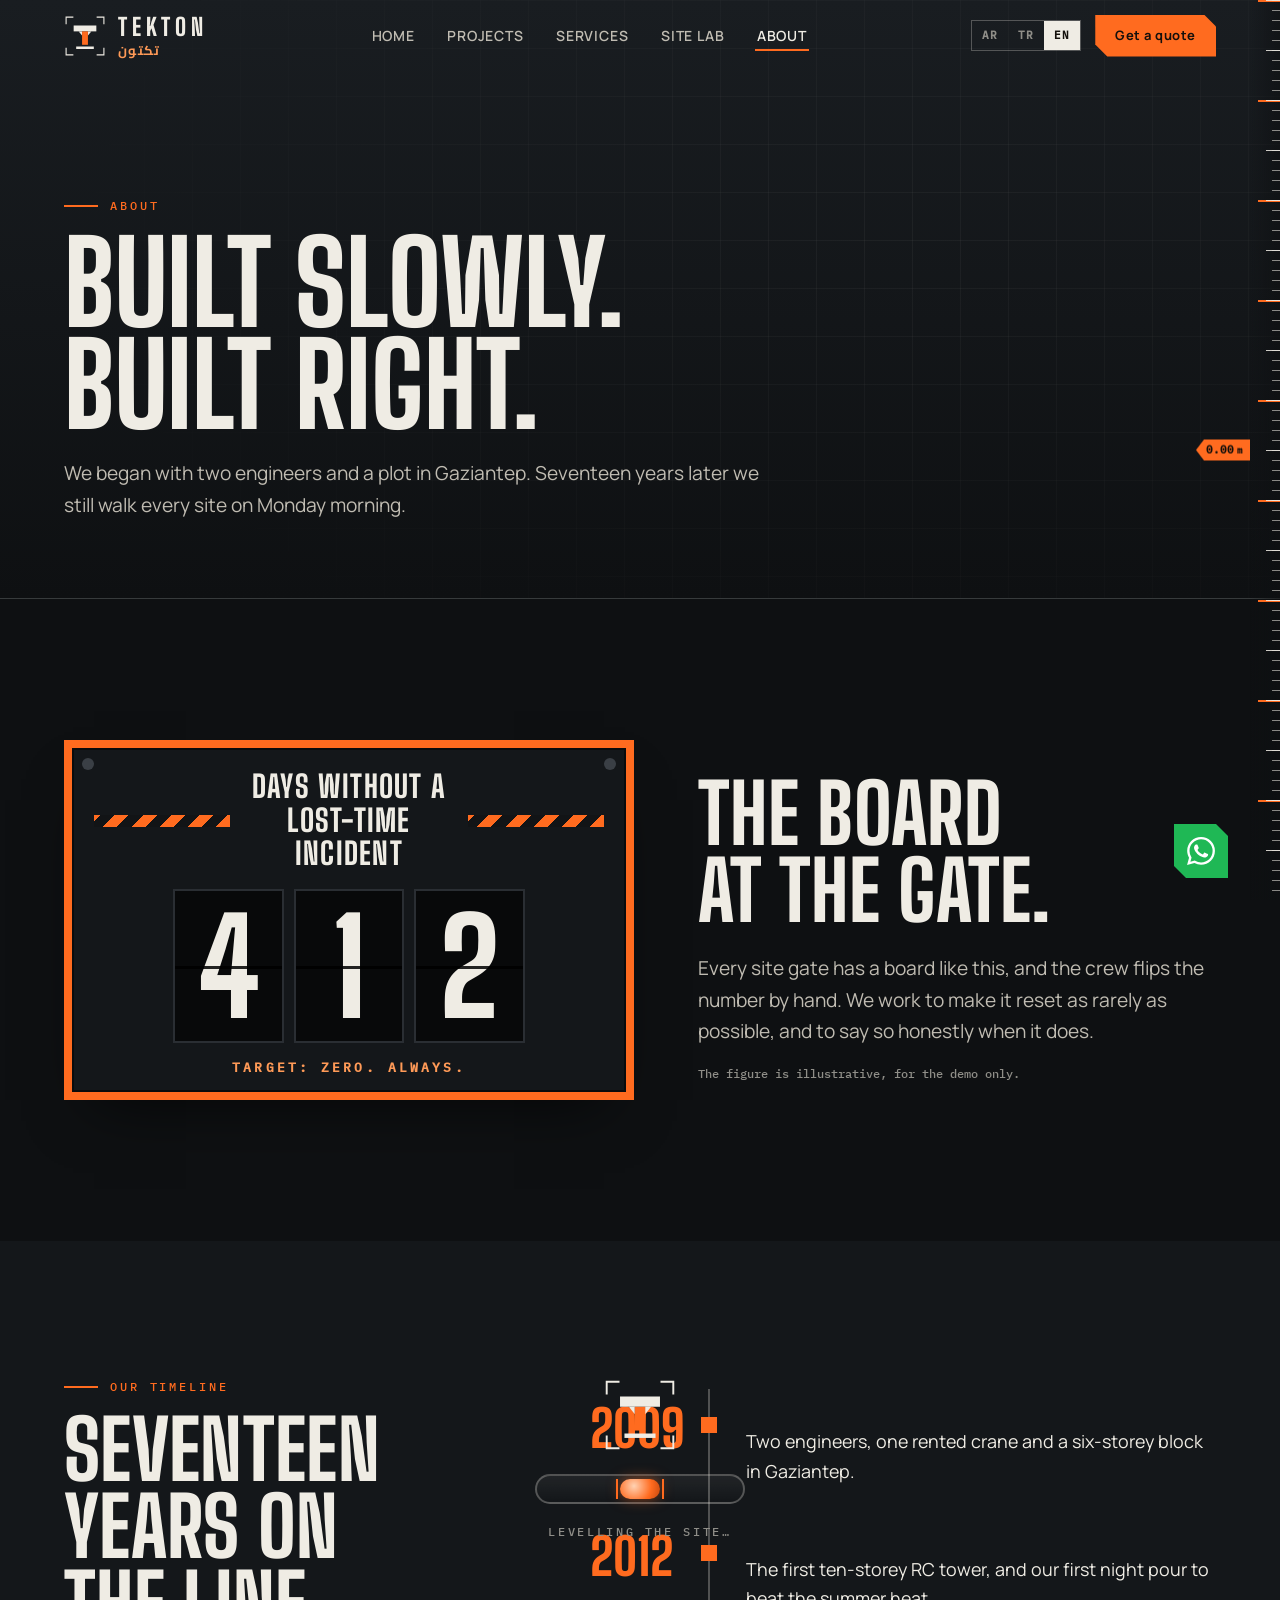
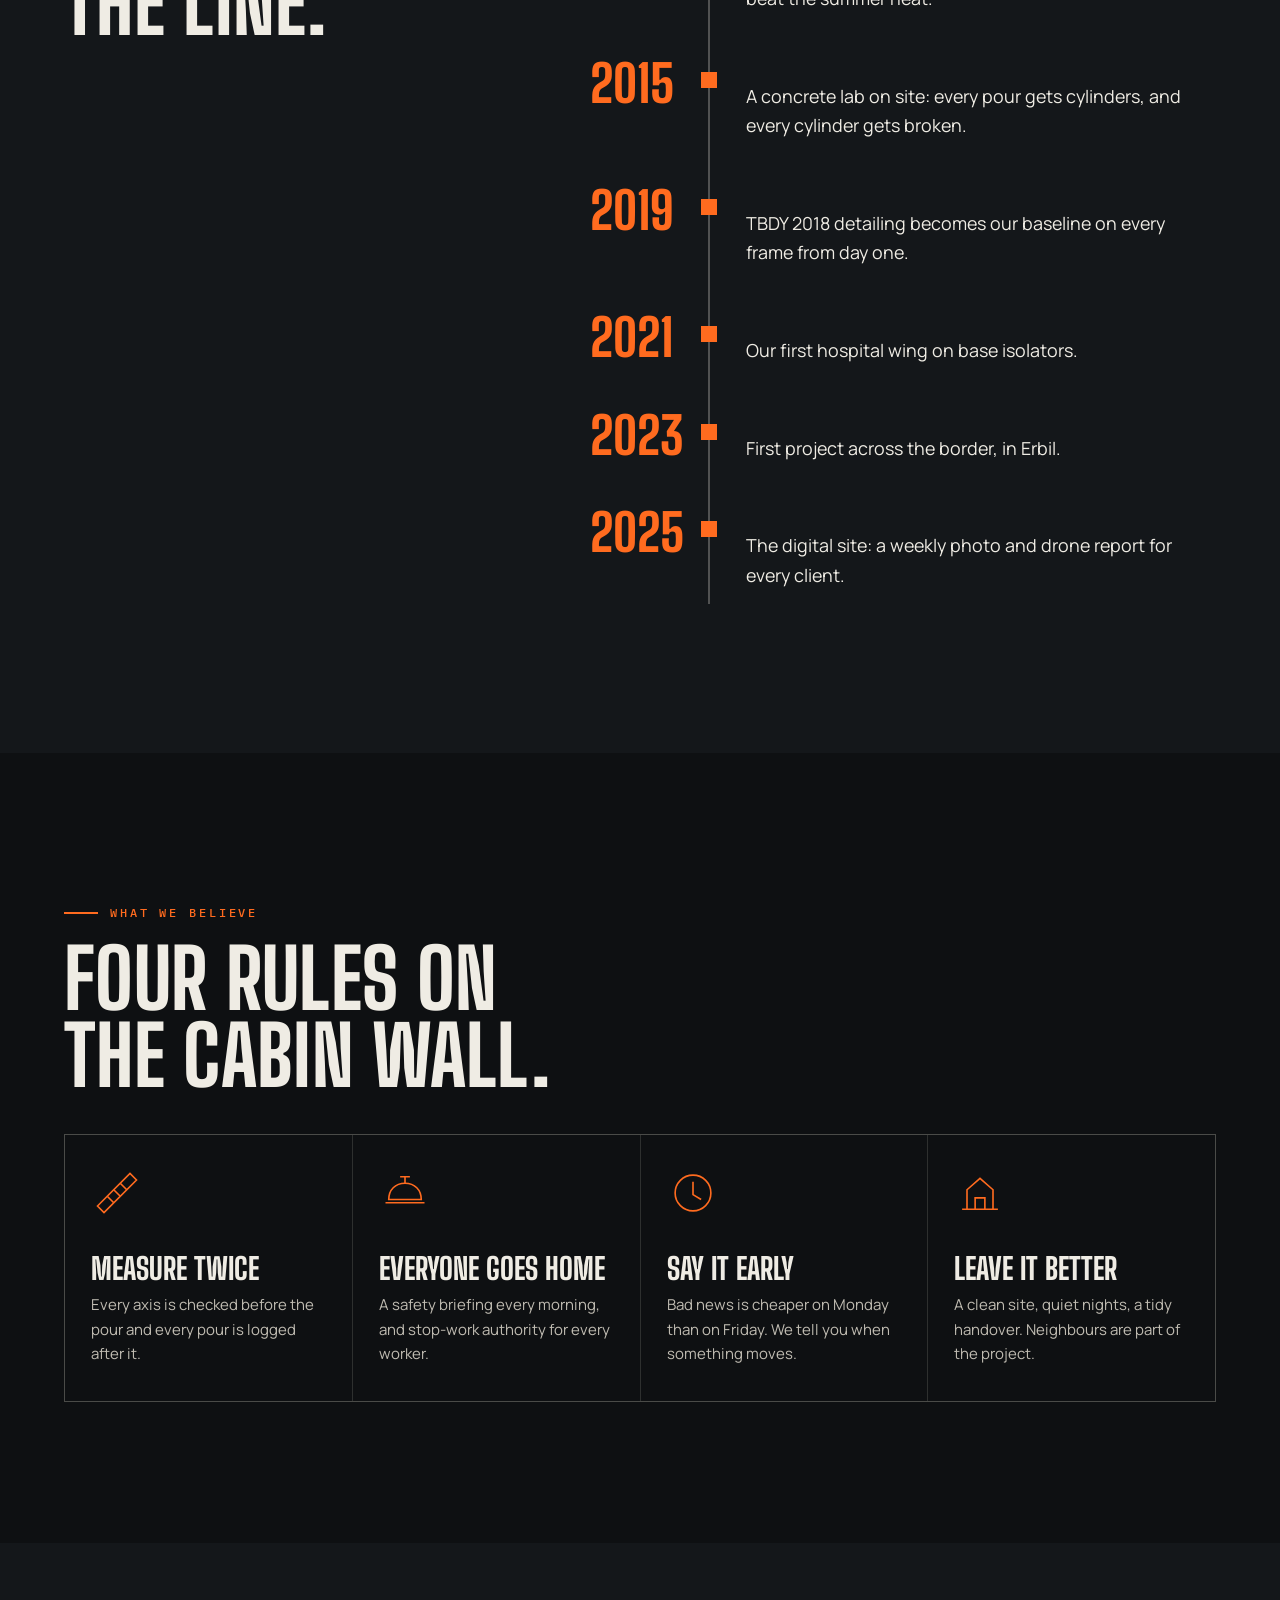
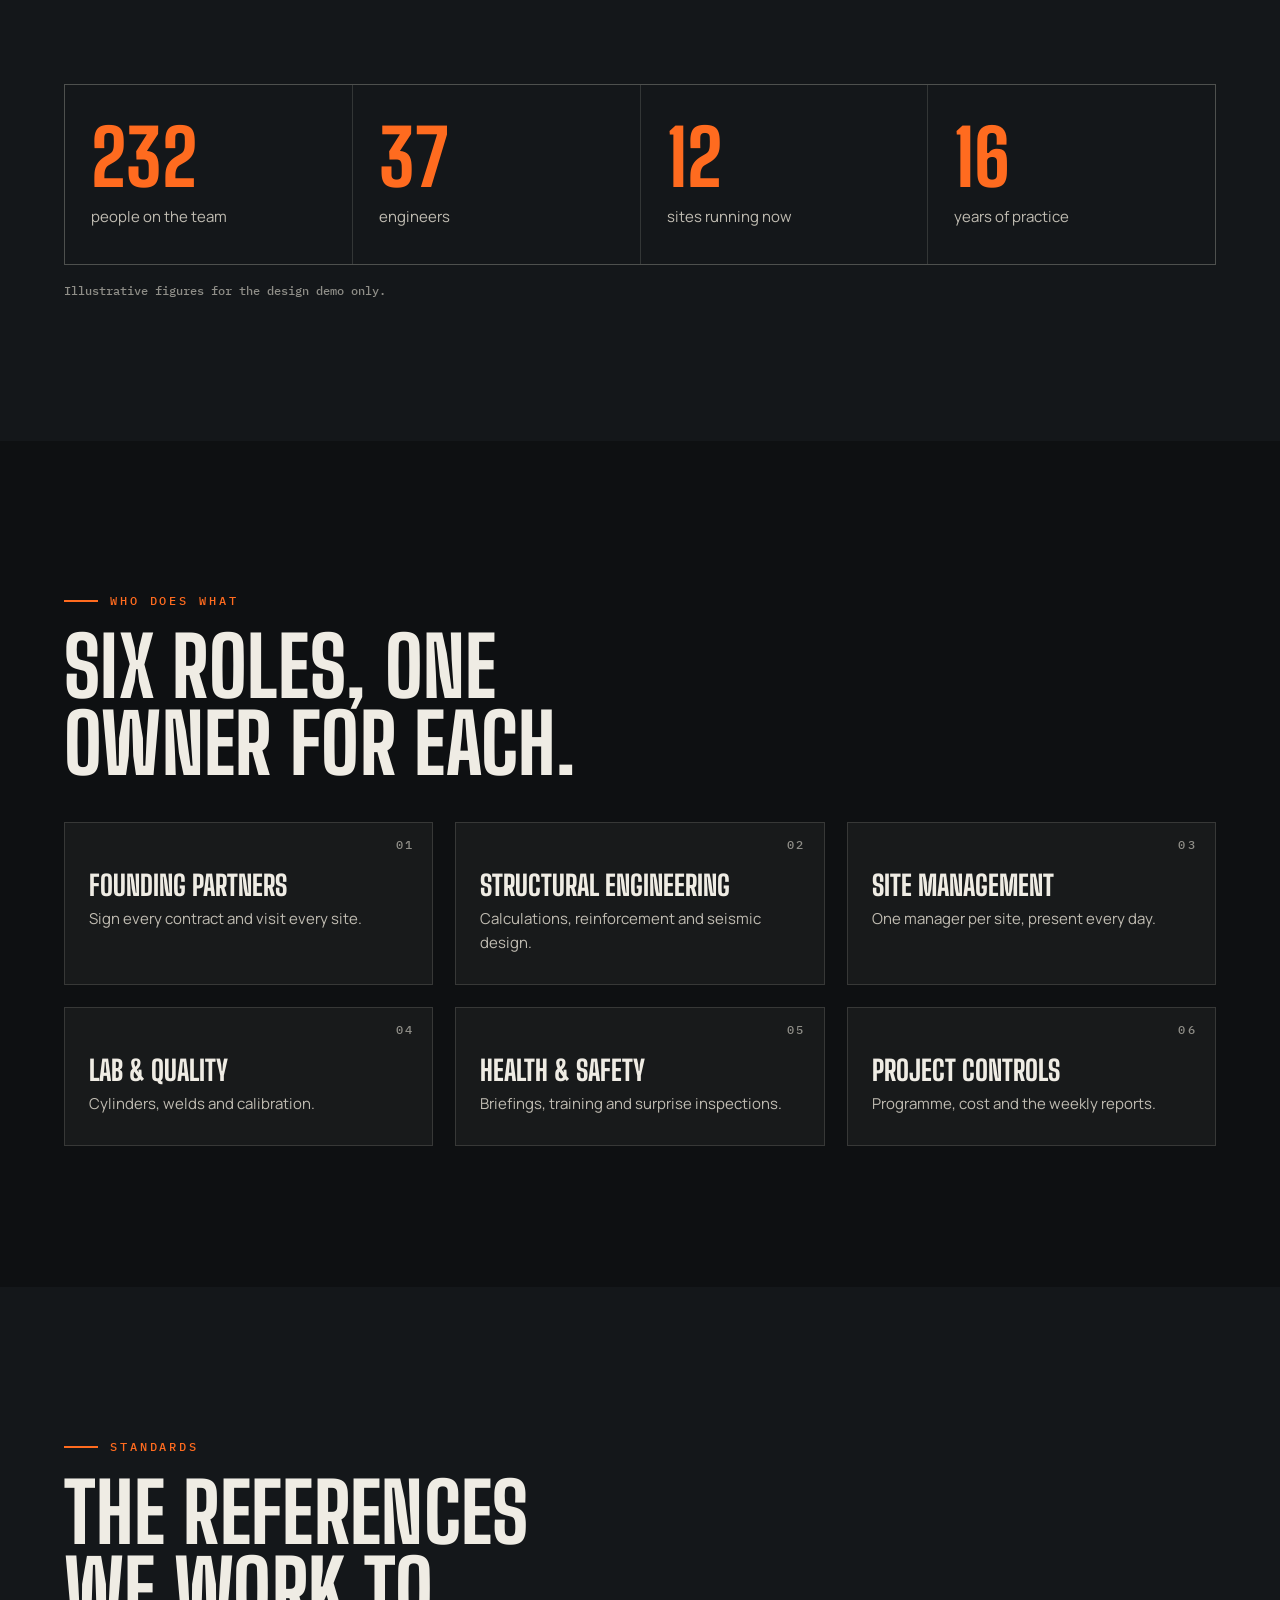
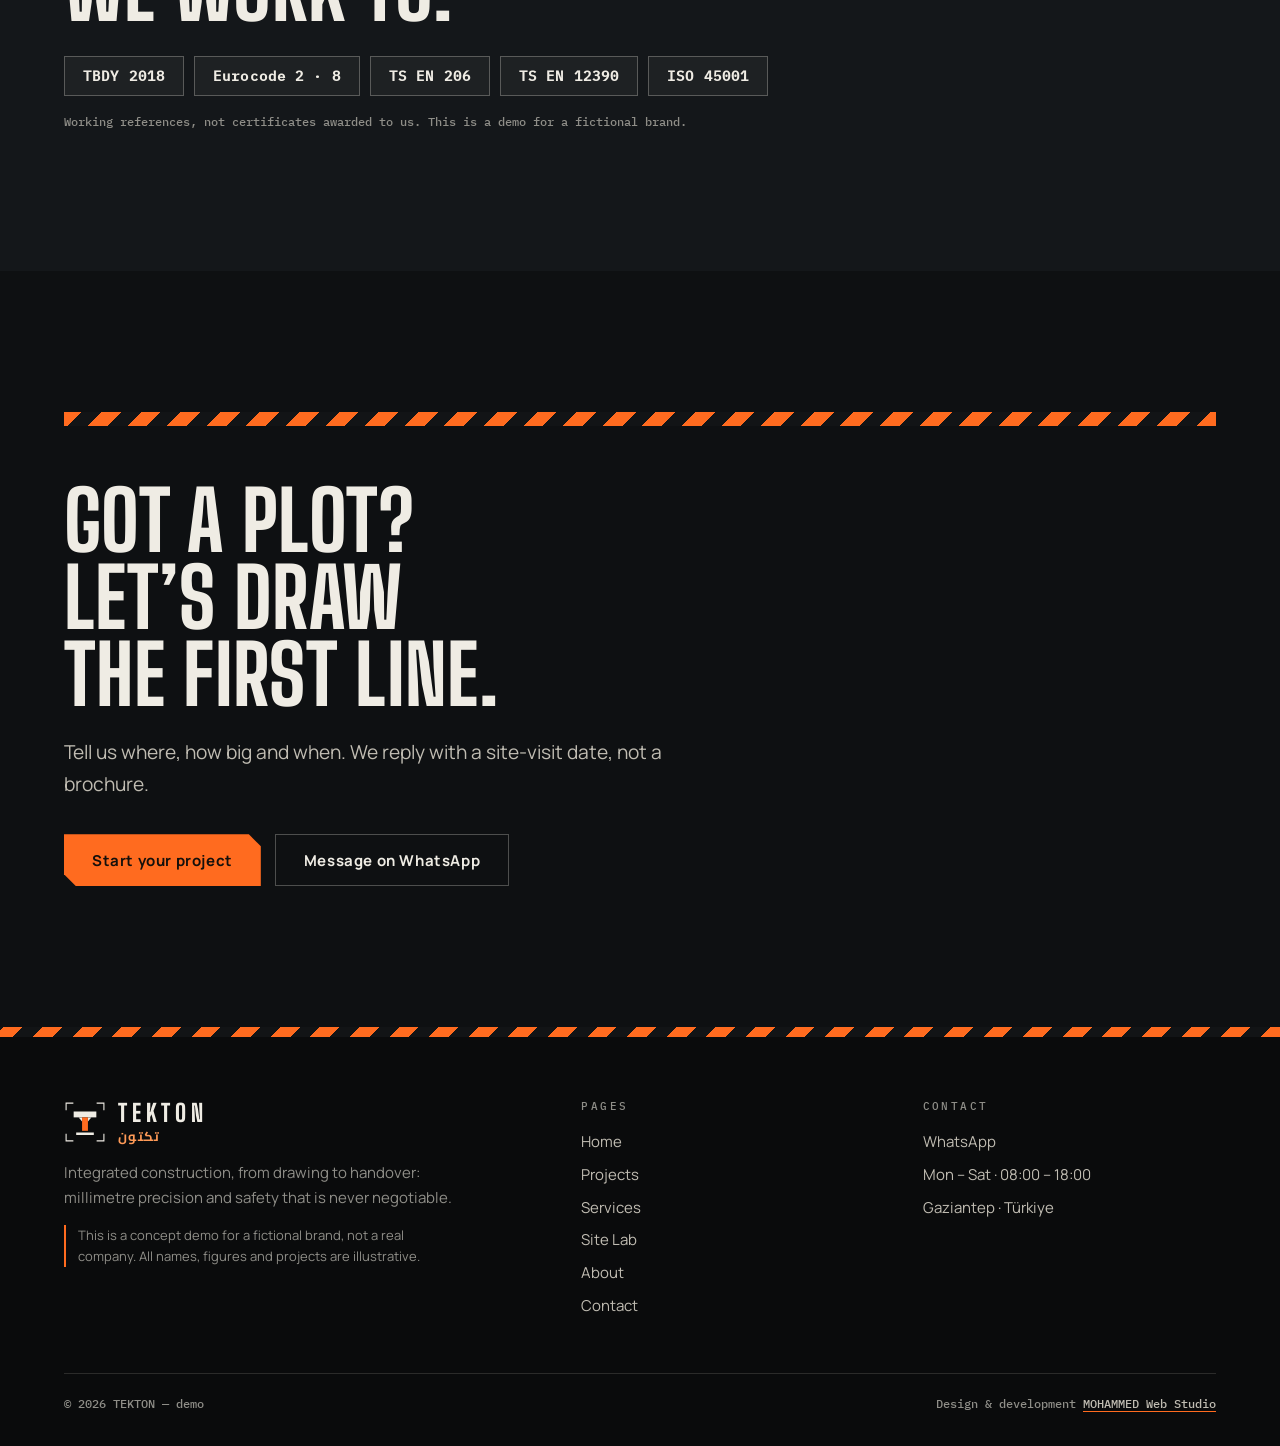
==== about.html @ 4f1afbbd "TEKTON: construction company concept demo (scroll-driven three.js story, model table, service stack," ====
<!doctype html>
<html lang="ar" dir="ltr">
<head>
<meta charset="utf-8">
<meta name="viewport" content="width=device-width, initial-scale=1, viewport-fit=cover">
<title>About | TEKTON · تكتون</title>
<meta name="description" content="TEKTON · تكتون — about the company: values, timeline, team roles and the standards we work to. A concept demo for a fictional construction company.">
<meta name="theme-color" content="#0e1012">
<meta name="robots" content="noindex, nofollow">
<meta property="og:type" content="website"><meta property="og:title" content="About | TEKTON · تكتون"><meta property="og:image" content="assets/og.jpg">
<link rel="icon" href="assets/favicon.svg" type="image/svg+xml">
<link rel="stylesheet" href="css/fonts.css">
<link rel="stylesheet" href="css/style.css">
<link rel="stylesheet" href="css/pages.css">
<link rel="stylesheet" href="css/about.css">
<noscript><style>.pour{display:none!important}.reveal{opacity:1!important;transform:none!important}</style></noscript>
</head>
<body data-page="about">
<div class="pour" id="pour" aria-hidden="true"></div>
<div id="hdr"></div>

<main>
<section class="phead">
  <div class="wrap">
    <div class="eyebrow reveal" data-i18n="ab.k"></div>
    <h1 class="reveal d1" data-i18n="ab.t"></h1>
    <p class="lead reveal d2" data-i18n="ab.p"></p>
  </div>
</section>

<section class="sec signsec">
  <div class="wrap signgrid">
    <div class="sign reveal" id="sign">
      <div class="shead"><i></i><b data-i18n="ab.sign.t"></b><i></i></div>
      <div class="odo num" id="odo" aria-label="412"></div>
      <div class="sfoot"><span data-i18n="ab.sign.s"></span></div>
    </div>
    <div class="signtext">
      <h2 class="h2 reveal" data-i18n="ab.sign.h"></h2>
      <p class="lead reveal d1" data-i18n="ab.sign.p"></p>
      <p class="fine reveal d2" data-i18n="ab.sign.n"></p>
    </div>
  </div>
</section>

<section class="sec timeline" id="timeline">
  <div class="wrap">
    <div class="eyebrow reveal" data-i18n="tl.k"></div>
    <h2 class="h2 reveal d1" data-i18n="tl.t"></h2>
    <ol class="tl" id="tl">
      <li class="reveal"><b class="num">2009</b><p data-i18n="tl.1"></p></li>
      <li class="reveal"><b class="num">2012</b><p data-i18n="tl.2"></p></li>
      <li class="reveal"><b class="num">2015</b><p data-i18n="tl.3"></p></li>
      <li class="reveal"><b class="num">2019</b><p data-i18n="tl.4"></p></li>
      <li class="reveal"><b class="num">2021</b><p data-i18n="tl.5"></p></li>
      <li class="reveal"><b class="num">2023</b><p data-i18n="tl.6"></p></li>
      <li class="reveal"><b class="num">2025</b><p data-i18n="tl.7"></p></li>
    </ol>
  </div>
</section>

<section class="sec values">
  <div class="wrap">
    <div class="eyebrow reveal" data-i18n="va.k"></div>
    <h2 class="h2 reveal d1" data-i18n="va.t"></h2>
    <div class="vgrid">
      <article class="reveal d1"><svg viewBox="0 0 64 64" fill="none" stroke="currentColor" stroke-width="2"><path d="M8 48L48 8l8 8L16 56z"/><path d="M20 36l8 8M28 28l8 8M36 20l8 8"/></svg><h3 data-i18n="va.1.t"></h3><p data-i18n="va.1.p"></p></article>
      <article class="reveal d2"><svg viewBox="0 0 64 64" fill="none" stroke="currentColor" stroke-width="2"><path d="M12 40c0-12 8-20 20-20s20 8 20 20z"/><path d="M8 44h48M32 20v-8M26 12h12"/></svg><h3 data-i18n="va.2.t"></h3><p data-i18n="va.2.p"></p></article>
      <article class="reveal d3"><svg viewBox="0 0 64 64" fill="none" stroke="currentColor" stroke-width="2"><circle cx="32" cy="32" r="22"/><path d="M32 18v16l10 6"/></svg><h3 data-i18n="va.3.t"></h3><p data-i18n="va.3.p"></p></article>
      <article class="reveal d4"><svg viewBox="0 0 64 64" fill="none" stroke="currentColor" stroke-width="2"><path d="M10 52h44M16 52V28l16-14 16 14v24"/><path d="M26 52V38h12v14"/></svg><h3 data-i18n="va.4.t"></h3><p data-i18n="va.4.p"></p></article>
    </div>
  </div>
</section>

<section class="sec numbers">
  <div class="wrap">
    <div class="sgrid">
      <div class="reveal d1"><b class="num" data-count="240">0</b><span data-i18n="nb.1"></span></div>
      <div class="reveal d2"><b class="num" data-count="38">0</b><span data-i18n="nb.2"></span></div>
      <div class="reveal d3"><b class="num" data-count="12">0</b><span data-i18n="nb.3"></span></div>
      <div class="reveal d4"><b class="num" data-count="17">0</b><span data-i18n="nb.4"></span></div>
    </div>
    <p class="fine reveal" data-i18n="st.note"></p>
  </div>
</section>

<section class="sec team">
  <div class="wrap">
    <div class="eyebrow reveal" data-i18n="tm.k"></div>
    <h2 class="h2 reveal d1" data-i18n="tm.t"></h2>
    <div class="tgrid">
      <article class="reveal d1"><i>01</i><h3 data-i18n="tm.1.t"></h3><p data-i18n="tm.1.p"></p></article>
      <article class="reveal d2"><i>02</i><h3 data-i18n="tm.2.t"></h3><p data-i18n="tm.2.p"></p></article>
      <article class="reveal d3"><i>03</i><h3 data-i18n="tm.3.t"></h3><p data-i18n="tm.3.p"></p></article>
      <article class="reveal d1"><i>04</i><h3 data-i18n="tm.4.t"></h3><p data-i18n="tm.4.p"></p></article>
      <article class="reveal d2"><i>05</i><h3 data-i18n="tm.5.t"></h3><p data-i18n="tm.5.p"></p></article>
      <article class="reveal d3"><i>06</i><h3 data-i18n="tm.6.t"></h3><p data-i18n="tm.6.p"></p></article>
    </div>
  </div>
</section>

<section class="sec stds">
  <div class="wrap">
    <div class="eyebrow reveal" data-i18n="sd.k"></div>
    <h2 class="h2 reveal d1" data-i18n="sd.t"></h2>
    <ul class="chips3 reveal d2"><li>TBDY 2018</li><li>Eurocode 2 · 8</li><li>TS EN 206</li><li>TS EN 12390</li><li>ISO 45001</li></ul>
    <p class="fine reveal d3" data-i18n="sd.n"></p>
  </div>
</section>

<section class="sec cta" id="cta">
  <div class="wrap">
    <div class="hazard" aria-hidden="true"></div>
    <h2 class="h2 reveal" data-i18n="cta.t"></h2>
    <p class="lead reveal d1" data-i18n="cta.p"></p>
    <div class="reveal d2 ctas"><a class="btn solid" href="contact.html" data-i18n="btn.quote"></a><a class="btn line" id="ctaWa" href="#" target="_blank" rel="noopener" data-i18n="btn.wa"></a></div>
  </div>
</section>
</main>

<div id="ftr"></div>
<script type="module" src="js/about.js"></script>
</body>
</html>
---- css/fonts.css ----
/* BigShouldersDisplay latin-ext */
@font-face {
  font-family: 'Big Shoulders Display';
  font-style: normal;
  font-weight: 600 900;
  font-display: swap;
  src: url(../assets/fonts/BigShouldersDisplay-normal-600-900-latin-ext-473c2f.woff2) format('woff2');
  unicode-range: U+0100-02BA, U+02BD-02C5, U+02C7-02CC, U+02CE-02D7, U+02DD-02FF, U+0304, U+0308, U+0329, U+1D00-1DBF, U+1E00-1E9F, U+1EF2-1EFF, U+2020, U+20A0-20AB, U+20AD-20C4, U+2113, U+2C60-2C7F, U+A720-A7FF;
}
/* BigShouldersDisplay latin */
@font-face {
  font-family: 'Big Shoulders Display';
  font-style: normal;
  font-weight: 600 900;
  font-display: swap;
  src: url(../assets/fonts/BigShouldersDisplay-normal-600-900-latin-832b15.woff2) format('woff2');
  unicode-range: U+0000-00FF, U+0131, U+0152-0153, U+02BB-02BC, U+02C6, U+02DA, U+02DC, U+0304, U+0308, U+0329, U+2000-206F, U+20AC, U+2122, U+2191, U+2193, U+2212, U+2215, U+FEFF, U+FFFD;
}
/* Manrope latin-ext */
@font-face {
  font-family: 'Manrope';
  font-style: normal;
  font-weight: 400 700;
  font-display: swap;
  src: url(../assets/fonts/Manrope-normal-400-700-latin-ext-b4290e.woff2) format('woff2');
  unicode-range: U+0100-02BA, U+02BD-02C5, U+02C7-02CC, U+02CE-02D7, U+02DD-02FF, U+0304, U+0308, U+0329, U+1D00-1DBF, U+1E00-1E9F, U+1EF2-1EFF, U+2020, U+20A0-20AB, U+20AD-20C4, U+2113, U+2C60-2C7F, U+A720-A7FF;
}
/* Manrope latin */
@font-face {
  font-family: 'Manrope';
  font-style: normal;
  font-weight: 400 700;
  font-display: swap;
  src: url(../assets/fonts/Manrope-normal-400-700-latin-cf48e3.woff2) format('woff2');
  unicode-range: U+0000-00FF, U+0131, U+0152-0153, U+02BB-02BC, U+02C6, U+02DA, U+02DC, U+0304, U+0308, U+0329, U+2000-206F, U+20AC, U+2122, U+2191, U+2193, U+2212, U+2215, U+FEFF, U+FFFD;
}
/* IBMPlexMono latin-ext */
@font-face {
  font-family: 'IBM Plex Mono';
  font-style: normal;
  font-weight: 400;
  font-display: swap;
  src: url(../assets/fonts/IBMPlexMono-normal-400-latin-ext-7f25d9.woff2) format('woff2');
  unicode-range: U+0100-02BA, U+02BD-02C5, U+02C7-02CC, U+02CE-02D7, U+02DD-02FF, U+0304, U+0308, U+0329, U+1D00-1DBF, U+1E00-1E9F, U+1EF2-1EFF, U+2020, U+20A0-20AB, U+20AD-20C4, U+2113, U+2C60-2C7F, U+A720-A7FF;
}
/* IBMPlexMono latin */
@font-face {
  font-family: 'IBM Plex Mono';
  font-style: normal;
  font-weight: 400;
  font-display: swap;
  src: url(../assets/fonts/IBMPlexMono-normal-400-latin-d196e8.woff2) format('woff2');
  unicode-range: U+0000-00FF, U+0131, U+0152-0153, U+02BB-02BC, U+02C6, U+02DA, U+02DC, U+0304, U+0308, U+0329, U+2000-206F, U+20AC, U+2122, U+2191, U+2193, U+2212, U+2215, U+FEFF, U+FFFD;
}
/* IBMPlexMono latin-ext */
@font-face {
  font-family: 'IBM Plex Mono';
  font-style: normal;
  font-weight: 500;
  font-display: swap;
  src: url(../assets/fonts/IBMPlexMono-normal-500-latin-ext-b42080.woff2) format('woff2');
  unicode-range: U+0100-02BA, U+02BD-02C5, U+02C7-02CC, U+02CE-02D7, U+02DD-02FF, U+0304, U+0308, U+0329, U+1D00-1DBF, U+1E00-1E9F, U+1EF2-1EFF, U+2020, U+20A0-20AB, U+20AD-20C4, U+2113, U+2C60-2C7F, U+A720-A7FF;
}
/* IBMPlexMono latin */
@font-face {
  font-family: 'IBM Plex Mono';
  font-style: normal;
  font-weight: 500;
  font-display: swap;
  src: url(../assets/fonts/IBMPlexMono-normal-500-latin-a7544c.woff2) format('woff2');
  unicode-range: U+0000-00FF, U+0131, U+0152-0153, U+02BB-02BC, U+02C6, U+02DA, U+02DC, U+0304, U+0308, U+0329, U+2000-206F, U+20AC, U+2122, U+2191, U+2193, U+2212, U+2215, U+FEFF, U+FFFD;
}
/* Cairo arabic */
@font-face {
  font-family: 'Cairo';
  font-style: normal;
  font-weight: 400 900;
  font-display: swap;
  src: url(../assets/fonts/Cairo-normal-400-900-arabic-93eb79.woff2) format('woff2');
  unicode-range: U+0600-06FF, U+0750-077F, U+0870-0891, U+0897-08E1, U+08E3-08FF, U+200C-200E, U+2010-2011, U+204F, U+2E41, U+FB50-FDFF, U+FE70-FE74, U+FE76-FEFC, U+102E0-102FB, U+10E60-10E7E, U+10EC2-10EC7, U+10EC9-10EEE, U+10EF0-10EFF, U+1EE00-1EE03, U+1EE05-1EE1F, U+1EE21-1EE22, U+1EE24, U+1EE27, U+1EE29-1EE32, U+1EE34-1EE37, U+1EE39, U+1EE3B, U+1EE42, U+1EE47, U+1EE49, U+1EE4B, U+1EE4D-1EE4F, U+1EE51-1EE52, U+1EE54, U+1EE57, U+1EE59, U+1EE5B, U+1EE5D, U+1EE5F, U+1EE61-1EE62, U+1EE64, U+1EE67-1EE6A, U+1EE6C-1EE72, U+1EE74-1EE77, U+1EE79-1EE7C, U+1EE7E, U+1EE80-1EE89, U+1EE8B-1EE9B, U+1EEA1-1EEA3, U+1EEA5-1EEA9, U+1EEAB-1EEBB, U+1EEF0-1EEF1;
}
/* Cairo latin-ext */
@font-face {
  font-family: 'Cairo';
  font-style: normal;
  font-weight: 400 900;
  font-display: swap;
  src: url(../assets/fonts/Cairo-normal-400-900-latin-ext-39475a.woff2) format('woff2');
  unicode-range: U+0100-02BA, U+02BD-02C5, U+02C7-02CC, U+02CE-02D7, U+02DD-02FF, U+0304, U+0308, U+0329, U+1D00-1DBF, U+1E00-1E9F, U+1EF2-1EFF, U+2020, U+20A0-20AB, U+20AD-20C4, U+2113, U+2C60-2C7F, U+A720-A7FF;
}
/* Cairo latin */
@font-face {
  font-family: 'Cairo';
  font-style: normal;
  font-weight: 400 900;
  font-display: swap;
  src: url(../assets/fonts/Cairo-normal-400-900-latin-e06377.woff2) format('woff2');
  unicode-range: U+0000-00FF, U+0131, U+0152-0153, U+02BB-02BC, U+02C6, U+02DA, U+02DC, U+0304, U+0308, U+0329, U+2000-206F, U+20AC, U+2122, U+2191, U+2193, U+2212, U+2215, U+FEFF, U+FFFD;
}
---- css/style.css ----
[hidden] { display: none !important; }
/* ============================================================
   TEKTON · تكتون — concept demo for a construction company
   Layout is always LTR; Arabic words run RTL inside text blocks only.
   Palette: graphite night · bone · concrete · signal orange.
   ============================================================ */
:root {
  --bg: #0e1012; --bg2: #14171a; --steel: #1b1f23; --steel2: #262b30; --panel: rgba(239, 236, 228, .045);
  --line: rgba(239, 236, 228, .14); --line2: rgba(239, 236, 228, .28);
  --ink: #efece4; --ink2: #c0bcb2; --ink3: #8f8e88; --bone: #e9e5db; --concrete: #c9c5bb;
  --orange: #ff6b1f; --orange2: #ff9a57; --blue: #7fb7d4;
  --f-display: 'Big Shoulders Display', 'Cairo', sans-serif;
  --f-body: 'Manrope', 'Cairo', system-ui, sans-serif;
  --f-mono: 'IBM Plex Mono', ui-monospace, monospace;
  --pad: clamp(20px, 5vw, 72px); --maxw: 1440px; --hdr: 72px;
  --ease: cubic-bezier(.2, .7, .2, 1);
}
html[lang=ar] { --f-display: 'Cairo', 'Big Shoulders Display', sans-serif; --f-body: 'Cairo', 'Manrope', system-ui, sans-serif; }
* { box-sizing: border-box; margin: 0; padding: 0; }
html { scroll-behavior: smooth; -webkit-text-size-adjust: 100%; }
body { background: var(--bg); color: var(--ink); font-family: var(--f-body); font-size: 17px; line-height: 1.65; -webkit-font-smoothing: antialiased; overflow-x: hidden; }
img, svg, canvas { display: block; max-width: 100%; }
a { color: inherit; text-decoration: none; }
button { font: inherit; color: inherit; background: none; border: 0; cursor: pointer; }
ul, ol { list-style: none; }
::selection { background: var(--orange); color: #14100c; }
:focus-visible { outline: 2px solid var(--orange2); outline-offset: 3px; }

html[lang=ar] :is(h1, h2, h3, h4, p, li, label, small, td, th, blockquote, figcaption, .rtl) { direction: rtl; text-align: left; }
html[lang=ar] :is(input, textarea, select) { direction: rtl; text-align: left; }
html[lang=ar] .ch .k { display: block; direction: rtl; text-align: left; }
html[lang=ar] .hud .big small { direction: ltr; text-align: left; }
html[lang=ar] .tst { direction: rtl; }
html[lang=ar] .center { text-align: center; }
html[lang=ar] :is(h1, h2, h3) { line-height: 1.18; }
.num { font-feature-settings: 'tnum'; direction: ltr; unicode-bidi: isolate; }

/* ------------------------------------------------------------ generic */
.wrap { max-width: var(--maxw); margin: 0 auto; padding: 0 var(--pad); }
.sec { padding: clamp(72px, 11vw, 150px) 0; position: relative; }
.eyebrow { font: 500 12px/1 var(--f-mono); letter-spacing: .24em; text-transform: uppercase; color: var(--orange); display: inline-flex; align-items: center; gap: 12px; }
html[lang=ar] .eyebrow { letter-spacing: .04em; font-size: 15px; font-weight: 700; font-family: var(--f-body); }
.eyebrow::before { content: ''; width: 34px; height: 2px; background: var(--orange); }
.h2 { font: 800 clamp(42px, 6.4vw, 98px)/.94 var(--f-display); letter-spacing: .004em; margin: 18px 0 24px; max-width: 16ch; text-transform: uppercase; text-wrap: balance; }
html[lang=ar] .h2 { text-transform: none; font-size: clamp(38px, 5.2vw, 78px); line-height: 1.12; max-width: 17ch; }
.lead { font-size: clamp(17px, 1.5vw, 20px); color: var(--ink2); max-width: 56ch; }
.hazard { height: 14px; background: repeating-linear-gradient(-45deg, var(--orange) 0 14px, #121416 14px 28px); }

.btn { display: inline-flex; align-items: center; justify-content: center; gap: 10px; min-height: 52px; padding: 0 28px; font: 700 15px/1 var(--f-body); letter-spacing: .04em; transition: transform .35s var(--ease), background .3s, color .3s, border-color .3s; white-space: nowrap; }
html[lang=ar] .btn { letter-spacing: 0; font-size: 16px; }
.btn.solid { background: var(--orange); color: #14100c; clip-path: polygon(0 0, calc(100% - 12px) 0, 100% 12px, 100% 100%, 12px 100%, 0 calc(100% - 12px)); }
.btn.solid:hover { background: var(--orange2); transform: translateY(-2px); }
.btn.line { border: 1px solid var(--line2); }
.btn.line:hover { border-color: var(--orange); color: var(--orange2); transform: translateY(-2px); }
.btn svg { width: 17px; height: 17px; }

.reveal { opacity: 0; transform: translateY(26px); transition: opacity .9s var(--ease), transform .9s var(--ease); }
.reveal.in { opacity: 1; transform: none; }
.reveal.d1 { transition-delay: .08s; } .reveal.d2 { transition-delay: .16s; } .reveal.d3 { transition-delay: .24s; } .reveal.d4 { transition-delay: .32s; } .reveal.d5 { transition-delay: .4s; }
@media (prefers-reduced-motion: reduce) { .reveal { opacity: 1; transform: none; transition: none; } html { scroll-behavior: auto; } }

/* ------------------------------------------------------------ header */
.hdr { position: fixed; z-index: 60; top: 0; left: 0; right: 0; height: var(--hdr); display: flex; align-items: center; justify-content: space-between; gap: 24px; padding: 0 var(--pad); transition: background .4s, backdrop-filter .4s, border-color .4s; border-bottom: 1px solid transparent; }
.hdr.solid { background: rgba(14, 16, 18, .78); backdrop-filter: blur(14px) saturate(1.2); -webkit-backdrop-filter: blur(14px) saturate(1.2); border-color: var(--line); }
.brand { display: flex; align-items: center; gap: 12px; direction: ltr; color: var(--ink); }
.brand .mark { width: 42px; height: 42px; }
.brand .bn { display: flex; flex-direction: column; line-height: 1; gap: 5px; }
.brand b { font: 800 24px/1 var(--f-display); letter-spacing: .2em; color: var(--ink); }
.brand em { font: 700 13px/1 'Cairo', sans-serif; font-style: normal; color: var(--orange2); letter-spacing: .1em; }
.nav { display: flex; gap: clamp(14px, 2.2vw, 34px); }
.nav a { font: 600 14px/1 var(--f-body); letter-spacing: .06em; text-transform: uppercase; padding: 10px 2px; color: var(--ink2); position: relative; transition: color .3s; }
html[lang=ar] .nav a { font-size: 16px; letter-spacing: 0; text-transform: none; }
.nav a::after { content: ''; position: absolute; left: 0; right: 0; bottom: 2px; height: 2px; background: var(--orange); transform: scaleX(0); transform-origin: left; transition: transform .4s var(--ease); }
.nav a:hover, .nav a.on { color: var(--ink); } .nav a:hover::after, .nav a.on::after { transform: scaleX(1); }
.tools { display: flex; align-items: center; gap: 14px; }
.lang { display: flex; border: 1px solid var(--line2); }
.lang button { font: 600 11px/1 var(--f-mono); letter-spacing: .1em; padding: 9px 10px; color: var(--ink3); transition: .25s; }
.lang button[aria-pressed=true] { background: var(--ink); color: #14100c; }
.lang button:not([aria-pressed=true]):hover { color: var(--ink); }
.snd { width: 40px; height: 40px; display: grid; place-items: center; border: 1px solid var(--line2); color: var(--ink2); transition: .25s; }
.snd svg { width: 20px; height: 20px; } .snd .on { display: none; } .snd[aria-pressed=true] .on { display: block; } .snd[aria-pressed=true] .off { display: none; } .snd[aria-pressed=true] { color: var(--orange); border-color: var(--orange); }
.hdr .cta { min-height: 42px; padding: 0 20px; font-size: 13px; }
.burger { display: none; width: 44px; height: 44px; position: relative; }
.burger i, .burger i::before, .burger i::after { content: ''; position: absolute; left: 11px; right: 11px; height: 2px; background: var(--ink); transition: .3s var(--ease); }
.burger i { top: 21px; } .burger i::before { top: -7px; left: 0; right: 0; } .burger i::after { top: 7px; left: 0; right: 0; }
.mnav { position: fixed; inset: 0; z-index: 55; background: rgba(12, 14, 16, .97); display: flex; flex-direction: column; justify-content: center; gap: 6px; padding: 90px var(--pad) 40px; transform: translateY(-100%); transition: transform .5s var(--ease); visibility: hidden; }
.mnav.open { transform: none; visibility: visible; }
.mnav a { font: 800 clamp(38px, 11vw, 64px)/1.1 var(--f-display); text-transform: uppercase; border-bottom: 1px solid var(--line); padding: 10px 0; }
html[lang=ar] .mnav a { text-transform: none; }
@media (max-width: 980px) { .nav, .hdr .cta { display: none; } .burger { display: block; } }
@media (max-width: 520px) { .brand b { font-size: 20px; } .brand em { display: none; } .lang button { padding: 9px 8px; } .tools { gap: 8px; } }

/* ------------------------------------------------------------ page transition + spirit-level loader */
.pour { position: fixed; inset: 0; z-index: 300; background: #0e1012; display: grid; place-items: center; will-change: transform; }
.pour::before, .pour::after { content: ''; position: absolute; left: 0; right: 0; height: 44px; pointer-events: none; }
.pour::after { top: 100%; background: radial-gradient(circle at 30px 0, #0e1012 29px, transparent 30px) 0 0 / 60px 44px repeat-x, radial-gradient(circle at 74px 0, #0e1012 17px, transparent 18px) 0 0 / 146px 32px repeat-x; }
.pour::before { bottom: 100%; background: radial-gradient(circle at 40px 44px, #0e1012 29px, transparent 30px) 0 0 / 80px 44px repeat-x, radial-gradient(circle at 18px 44px, #0e1012 17px, transparent 18px) 0 0 / 124px 32px repeat-x; }
.pour.out { transform: translateY(-112%); transition: transform .9s cubic-bezier(.75, 0, .2, 1); }
.pour.gone { visibility: hidden; transform: translateY(112%); transition: none; }
.pour.cover { visibility: visible; transform: translateY(112%); transition: none; }
.pour.cover.go { transform: none; transition: transform .6s cubic-bezier(.75, 0, .2, 1); }
.pour-in { display: flex; flex-direction: column; align-items: center; gap: 22px; color: var(--ink); transition: opacity .3s; }
.pour-in .pm { width: 74px; height: 74px; }
.pour.out .pour-in { opacity: 0; }
.vial { position: relative; width: 210px; height: 30px; border: 2px solid var(--line2); border-radius: 15px; background: linear-gradient(180deg, rgba(255, 255, 255, .06), rgba(255, 255, 255, 0)); }
.vial .tick { position: absolute; top: 3px; bottom: 3px; width: 2px; background: var(--ink3); transition: background .3s; }
.vial .tick.l { left: calc(50% - 24px); } .vial .tick.r { left: calc(50% + 22px); }
.vial .bub { position: absolute; top: 3px; bottom: 3px; left: calc(50% - 20px); width: 40px; border-radius: 12px; background: radial-gradient(circle at 35% 35%, #ffd2b3, var(--orange) 60%, #c4470d); box-shadow: 0 0 14px rgba(255, 107, 31, .5); animation: sway 1.5s cubic-bezier(.45, 0, .55, 1) infinite alternate; }
@keyframes sway { from { transform: translateX(-76px); } to { transform: translateX(76px); } }
.pour.lvl .bub { animation: none; transform: none; transition: transform .45s cubic-bezier(.2, .9, .3, 1.3); }
.pour.lvl .tick { background: var(--orange); }
.pour-in p { font: 500 12px/1 var(--f-mono); letter-spacing: .22em; color: var(--ink3); text-transform: uppercase; }
html[lang=ar] .pour-in p { letter-spacing: .04em; font-family: var(--f-body); font-size: 14px; }
@media (prefers-reduced-motion: reduce) { .vial .bub { animation: none; } .pour.out { transition: opacity .3s; transform: none; opacity: 0; } }

/* ------------------------------------------------------------ laser crosshair + tape-measure gauge */
.cur { position: fixed; left: 0; top: 0; z-index: 250; pointer-events: none; opacity: 0; transition: opacity .3s; will-change: transform; }
.cur.on { opacity: 1; }
.cur .ch { position: absolute; background: var(--orange); }
.cur .ch.h { left: -13px; top: 0; width: 26px; height: 1px; } .cur .ch.v { top: -13px; left: 0; height: 26px; width: 1px; }
.cur .br { position: absolute; width: 9px; height: 9px; border: 0 solid var(--orange); opacity: 0; transition: opacity .25s, transform .3s var(--ease); }
.cur .br.a { left: -17px; top: -17px; border-width: 2px 0 0 2px; transform: translate(6px, 6px); } .cur .br.b { right: -17px; top: -17px; border-width: 2px 2px 0 0; transform: translate(-6px, 6px); }
.cur .br.c { right: -17px; bottom: -17px; border-width: 0 2px 2px 0; transform: translate(-6px, -6px); } .cur .br.d { left: -17px; bottom: -17px; border-width: 0 0 2px 2px; transform: translate(6px, -6px); }
.cur.hot .br { opacity: 1; transform: none; } .cur.hot .ch { opacity: .35; }
.cur.dn .br { opacity: 1; transform: scale(.7); }
.cur .ro { position: absolute; left: 20px; top: 12px; font: 500 10px/1 var(--f-mono); letter-spacing: .1em; color: var(--orange2); white-space: pre; text-shadow: 0 0 6px #000, 0 0 2px #000; }
.tape { position: fixed; right: 0; top: 0; bottom: 0; width: 30px; z-index: 70; pointer-events: none; background: linear-gradient(270deg, rgba(14, 16, 18, .6), transparent); }
.tape .tk { position: absolute; inset: 0;
  background-image: linear-gradient(to bottom, rgba(239, 236, 228, .55) 1px, transparent 1px), linear-gradient(to bottom, rgba(239, 236, 228, .85) 1px, transparent 1px), linear-gradient(to bottom, var(--orange) 2px, transparent 2px);
  background-size: 8px 10px, 14px 50px, 22px 100px; background-repeat: repeat-y; background-position: 100% 0, 100% 0, 100% 0; }
.tape .rd { position: absolute; right: 30px; top: 50%; transform: translateY(-50%); background: var(--orange); color: #14100c; padding: 5px 8px 5px 10px; font: 600 11px/1 var(--f-mono); display: flex; gap: 3px; align-items: baseline; clip-path: polygon(0 50%, 8px 0, 100% 0, 100% 100%, 8px 100%); }
.tape .rd small { font-size: 9px; }
@media (max-width: 1099px) { .tape { display: none; } }

/* ------------------------------------------------------------ the scroll story (home) */
.journey { position: relative; height: 760vh; --g1: 30, 35, 40; --g2: 9, 11, 13; --gx: 50%; --gy: 50%; background: rgb(var(--g2)); }
.journey .stage { position: sticky; top: 0; height: 100vh; height: 100svh; overflow: hidden; background: radial-gradient(120% 95% at var(--gx) var(--gy), rgb(var(--g1)), rgb(var(--g2)) 72%); }
.journey canvas { position: absolute; inset: 0; width: 100%; height: 100%; touch-action: pan-y; }
.stage .shade { position: absolute; inset: 0; pointer-events: none; background: linear-gradient(90deg, rgba(8, 9, 11, .8) 0%, rgba(8, 9, 11, .42) 34%, transparent 62%), radial-gradient(130% 100% at 50% 50%, transparent 58%, rgba(0, 0, 0, .5) 100%); }
.ch { position: absolute; left: var(--pad); bottom: clamp(64px, 13vh, 140px); width: min(580px, calc(100% - var(--pad) * 2)); opacity: 0; transform: translateY(22px); transition: opacity .8s var(--ease), transform .8s var(--ease); pointer-events: none; z-index: 3; }
.ch.on { opacity: 1; transform: none; pointer-events: auto; }
.ch .k { font: 500 12px/1 var(--f-mono); letter-spacing: .26em; color: var(--orange); text-transform: uppercase; }
html[lang=ar] .ch .k { letter-spacing: .04em; font-size: 15px; font-weight: 700; font-family: var(--f-body); }
.ch :is(h1, h2) { font: 800 clamp(46px, 6.6vw, 112px)/.9 var(--f-display); margin: 14px 0 18px; text-transform: uppercase; letter-spacing: .004em; text-wrap: balance; }
html[lang=ar] .ch :is(h1, h2) { text-transform: none; font-size: clamp(40px, 5.6vw, 90px); line-height: 1.12; }
.ch p { font-size: clamp(16px, 1.45vw, 19px); color: var(--ink2); max-width: 42ch; }
html[lang=ar] .ch p { font-size: clamp(17px, 1.55vw, 20px); }

.skipj { position: absolute; z-index: 5; right: var(--pad); top: calc(var(--hdr) + 14px); display: inline-flex; gap: 8px; align-items: center; font: 500 11px/1 var(--f-mono); letter-spacing: .16em; text-transform: uppercase; color: var(--ink3); padding: 8px 10px; border: 1px solid var(--line); background: rgba(14, 16, 18, .35); transition: .25s; }
.skipj:hover { color: var(--ink); border-color: var(--orange); }
.skipj svg { width: 13px; height: 13px; }
html[lang=ar] .skipj { letter-spacing: 0; font-family: var(--f-body); font-size: 13px; }

.dots { position: absolute; z-index: 4; left: calc(var(--pad) * .38); top: 50%; transform: translateY(-50%); display: flex; flex-direction: column; gap: 6px; }
.dots button { display: flex; align-items: center; gap: 10px; padding: 7px 4px; color: var(--ink3); }
.dots button::before { content: ''; width: 12px; height: 2px; background: currentColor; transition: width .35s var(--ease), background .3s; }
.dots button span { font: 500 10px/1 var(--f-mono); letter-spacing: .18em; opacity: 0; transform: translateX(-6px); transition: .3s; white-space: nowrap; text-transform: uppercase; }
html[lang=ar] .dots button span { font-family: var(--f-body); letter-spacing: 0; font-size: 12px; }
.dots button:hover span { opacity: 1; transform: none; }
.dots button.on { color: var(--orange); } .dots button.on::before { width: 26px; }
.scrollhint { position: absolute; left: 50%; bottom: 22px; transform: translateX(-50%); z-index: 3; display: flex; flex-direction: column; align-items: center; gap: 10px; font: 500 10px/1 var(--f-mono); letter-spacing: .24em; color: var(--ink3); text-transform: uppercase; transition: opacity .5s; pointer-events: none; }
html[lang=ar] .scrollhint { letter-spacing: .02em; font-family: var(--f-body); font-size: 13px; }
.scrollhint i { width: 1px; height: 38px; background: linear-gradient(var(--orange), transparent); animation: drip 1.8s ease-in-out infinite; transform-origin: top; }
@keyframes drip { 0% { transform: scaleY(0); } 55% { transform: scaleY(1); } 100% { transform: scaleY(1); opacity: 0; } }

/* HUD panels */
.hud { position: absolute; left: var(--pad); top: calc(var(--hdr) + 44px); z-index: 3; width: min(340px, 42vw); padding: 16px 18px 18px; background: rgba(14, 16, 18, .6); backdrop-filter: blur(10px); -webkit-backdrop-filter: blur(10px); border: 1px solid var(--line); opacity: 0; transform: translateY(14px); transition: .6s var(--ease); pointer-events: none; }
.hud::before, .hud::after { content: ''; position: absolute; width: 12px; height: 12px; border: 2px solid var(--orange); }
.hud::before { left: -1px; top: -1px; border-width: 2px 0 0 2px; } .hud::after { right: -1px; bottom: -1px; border-width: 0 2px 2px 0; }
.hud.on { opacity: 1; transform: none; }
.hud-xray.on { pointer-events: auto; }
.hud .row { display: flex; justify-content: space-between; gap: 10px; font: 500 10px/1 var(--f-mono); letter-spacing: .16em; color: var(--ink3); text-transform: uppercase; }
html[lang=ar] .hud .row { letter-spacing: .02em; font-family: var(--f-body); font-size: 13px; }
.hud .row.small { margin-top: 10px; }
.hud .big { display: flex; align-items: baseline; gap: 8px; margin: 10px 0 4px; font: 800 62px/1 var(--f-display); letter-spacing: .01em; direction: ltr; }
.hud .big small { font: 500 14px/1 var(--f-mono); color: var(--ink3); }
.hud .big .hv { margin-left: auto; font: 500 13px/1 var(--f-mono); color: var(--ink2); } .hud .big .hv b { font: 800 30px/1 var(--f-display); color: var(--orange2); }
.hud .pen { font: 500 13px/1.4 var(--f-mono); color: var(--orange2); margin: 12px 0 0; white-space: pre; direction: ltr; text-align: left; }
.bar.thin { height: 3px; background: var(--line); margin-top: 8px; } .bar.thin i { display: block; height: 100%; width: 0; background: var(--orange); }
.floors { display: flex; gap: 4px; margin-top: 12px; direction: ltr; } .floors i { flex: 1; height: 6px; background: rgba(239, 236, 228, .14); transition: background .3s; } .floors i.on { background: var(--orange); }
.bar.cure { height: 8px; background: rgba(239, 236, 228, .12); position: relative; margin: 16px 0 30px; direction: ltr; }
.bar.cure i { position: absolute; left: 0; top: 0; bottom: 0; width: 0; background: linear-gradient(90deg, #55565a, #ece7d9); }
.bar.cure u { position: absolute; top: -5px; bottom: -5px; width: 2px; background: var(--orange); text-decoration: none; }
.bar.cure u.m7 { left: 70%; } .bar.cure u.m28 { left: 100%; }
.bar.cure u s { position: absolute; top: 100%; margin-top: 7px; transform: translateX(-50%); font: 500 10px/1 var(--f-mono); color: var(--orange2); white-space: nowrap; text-decoration: none; letter-spacing: .06em; }
.bar.cure u.m28 s { transform: translateX(-85%); }
.tests { display: grid; gap: 4px; min-height: 36px; }
.tst { font: 500 12px/1.3 var(--f-mono); color: var(--ink); opacity: 0; transform: translateX(-6px); transition: .45s var(--ease); direction: ltr; text-align: left; }
.tst.on { opacity: 1; transform: none; }
.chips { display: flex; flex-wrap: wrap; gap: 7px; margin-top: 12px; }
.chips button { display: inline-flex; align-items: center; gap: 8px; padding: 8px 11px; border: 1px solid var(--line2); font: 600 12px/1 var(--f-body); color: var(--ink3); transition: .25s; }
.chips button i { width: 10px; height: 10px; background: var(--c); opacity: .35; transition: .25s; }
.chips button.on { color: var(--ink); border-color: var(--c, var(--line2)); } .chips button.on i { opacity: 1; box-shadow: 0 0 10px var(--c); }
.chips button:hover { border-color: var(--ink2); }

/* the key (handover) */
.keyp { position: absolute; z-index: 4; right: calc(var(--pad) + 16px); bottom: clamp(64px, 13vh, 140px); width: min(380px, 44vw); display: grid; grid-template-columns: auto 1fr; gap: 16px; align-items: center; opacity: 0; transform: translateY(16px); pointer-events: none; transition: .7s var(--ease); }
.keyp[data-state=ready], .keyp[data-state=done] { opacity: 1; transform: none; pointer-events: auto; }
.keybtn { position: relative; width: 84px; height: 84px; border: 2px solid var(--orange); color: var(--orange); display: grid; place-items: center; background: rgba(14, 16, 18, .55); transition: .3s var(--ease); }
.keybtn svg { width: 44px; height: 44px; transition: transform .6s var(--ease); }
.keybtn::after { content: ''; position: absolute; inset: -9px; border: 1px solid var(--orange); animation: ring 2s ease-out infinite; }
@keyframes ring { from { opacity: .8; transform: scale(.86); } to { opacity: 0; transform: scale(1.2); } }
.keybtn:hover { background: var(--orange); color: #14100c; } .keybtn:hover svg { transform: rotate(90deg); }
.kt b { display: block; font: 800 28px/1 var(--f-display); text-transform: uppercase; margin-bottom: 6px; } html[lang=ar] .kt b { text-transform: none; font-size: 26px; }
.kt span { font-size: 14px; color: var(--ink2); line-height: 1.4; display: block; }
.kdone { display: none; grid-column: 1 / -1; gap: 12px; }
.kdone > span { font: 800 30px/1.05 var(--f-display); text-transform: uppercase; } html[lang=ar] .kdone > span { text-transform: none; font-size: 28px; }
.kdone .btn { width: 100%; }
.keyp[data-state=done] { grid-template-columns: 1fr; } .keyp[data-state=done] .keybtn, .keyp[data-state=done] .kt { display: none; } .keyp[data-state=done] .kdone { display: grid; }

/* fallback when WebGL is unavailable */
.journey.nogl { height: auto; }
.journey.nogl .stage { position: relative; height: auto; min-height: 100vh; padding: 140px var(--pad) 80px; background: linear-gradient(90deg, rgba(8, 9, 11, .92), rgba(8, 9, 11, .5)), url('../assets/poster.jpg') center / cover; }
.journey.nogl :is(canvas, .dots, .scrollhint, .hud, .keyp, .skipj) { display: none; }
.journey.nogl .ch { position: relative; left: auto; bottom: auto; opacity: 1; transform: none; margin-bottom: 40px; }

/* ------------------------------------------------------------ sections below the story */
.promise { background: var(--bg); }
.pgrid { display: grid; grid-template-columns: repeat(3, 1fr); gap: 1px; background: var(--line); border: 1px solid var(--line); margin-top: 40px; }
.pcard { background: var(--bg); padding: 34px 30px 38px; position: relative; transition: background .4s; }
.pcard:hover { background: var(--steel); }
.pcard .no { position: absolute; right: 24px; top: 22px; font: 500 12px/1 var(--f-mono); color: var(--ink3); letter-spacing: .2em; }
.pcard .pic { width: 56px; height: 56px; color: var(--orange); margin-bottom: 40px; }
.pcard h3 { font: 800 34px/1 var(--f-display); text-transform: uppercase; margin-bottom: 12px; } html[lang=ar] .pcard h3 { text-transform: none; font-size: 32px; }
.pcard p { color: var(--ink2); font-size: 16px; }

.featured { background: var(--bg2); }
.fgrid3 { display: grid; grid-template-columns: repeat(3, 1fr); gap: 28px; margin: 40px 0 44px; }
.proj { display: block; position: relative; }
.proj .img { aspect-ratio: 4 / 3; overflow: hidden; background: linear-gradient(160deg, #2a3036, #14171a); border: 1px solid var(--line); position: relative; }
.proj .img img { width: 100%; height: 100%; object-fit: cover; transition: transform .9s var(--ease); }
.proj:hover .img img { transform: scale(1.06); }
.proj .meta { display: flex; gap: 14px; margin: 16px 0 8px; font: 500 11px/1 var(--f-mono); letter-spacing: .14em; color: var(--orange); text-transform: uppercase; }
.proj h3 { font: 800 32px/1 var(--f-display); text-transform: uppercase; margin-bottom: 8px; } html[lang=ar] .proj h3 { text-transform: none; font-size: 28px; }
.proj p { color: var(--ink2); font-size: 15px; max-width: 40ch; }
.proj .go { display: inline-flex; gap: 8px; align-items: center; margin-top: 14px; font: 700 13px/1 var(--f-body); letter-spacing: .06em; text-transform: uppercase; color: var(--orange2); } html[lang=ar] .proj .go { text-transform: none; letter-spacing: 0; font-size: 15px; }
.proj .go svg { width: 16px; height: 16px; transition: transform .35s var(--ease); } .proj:hover .go svg { transform: translateX(6px); }

.labt { background: var(--bg); }
.lgrid { display: grid; grid-template-columns: 1fr 1fr; gap: 28px; margin-top: 40px; }
.lcard { display: block; border: 1px solid var(--line); padding: 28px; background: var(--panel); transition: border-color .3s, background .3s, transform .4s var(--ease); }
.lcard:hover { border-color: var(--orange); background: var(--steel); transform: translateY(-4px); }
.lcard .lic { width: 100%; max-width: 380px; height: auto; margin-bottom: 20px; }
.lcard .draw { stroke-dasharray: 320; stroke-dashoffset: 320; }
.lcard.in .draw { animation: dr 2.4s var(--ease) .3s forwards; } @keyframes dr { to { stroke-dashoffset: 0; } }
.lcard .bld { transform-origin: 110px 100px; animation: sway2 1.6s ease-in-out infinite; } @keyframes sway2 { 0%, 100% { transform: skewX(-2.2deg); } 50% { transform: skewX(2.2deg); } }
.lcard h3 { font: 800 36px/1 var(--f-display); text-transform: uppercase; margin-bottom: 8px; } html[lang=ar] .lcard h3 { text-transform: none; font-size: 32px; }
.lcard p { color: var(--ink2); max-width: 44ch; }
.lcard .go { display: inline-block; margin-top: 16px; font: 700 13px/1 var(--f-body); letter-spacing: .06em; text-transform: uppercase; color: var(--orange2); } html[lang=ar] .lcard .go { text-transform: none; letter-spacing: 0; }

.process { background: var(--bg2); }
.steps { display: grid; grid-template-columns: repeat(5, 1fr); gap: 0; margin-top: 56px; position: relative; border-top: 2px solid var(--line2); }
.steps::before { content: ''; position: absolute; left: 0; right: 0; top: -2px; height: 10px; background: repeating-linear-gradient(90deg, var(--line2) 0 1px, transparent 1px 14px); transform: translateY(-100%); }
.steps li { padding: 28px 22px 10px 0; position: relative; }
.steps li::before { content: ''; position: absolute; left: 0; top: -8px; width: 14px; height: 14px; background: var(--orange); }
.steps li b { display: block; font: 500 12px/1 var(--f-mono); letter-spacing: .2em; color: var(--orange); margin-bottom: 14px; }
.steps li h3 { font: 800 30px/1 var(--f-display); text-transform: uppercase; margin-bottom: 8px; } html[lang=ar] .steps li h3 { text-transform: none; font-size: 28px; }
.steps li p { color: var(--ink2); font-size: 15px; }

.cta { background: var(--bg); text-align: left; overflow: hidden; }
.cta .hazard { margin-bottom: 56px; }
.cta .h2 { max-width: 14ch; }
.ctas { display: flex; flex-wrap: wrap; gap: 14px; margin-top: 34px; }

/* ------------------------------------------------------------ footer */
.ftr { background: #0a0b0c; position: relative; }
.ftr .hazard { height: 10px; }
.ftr .wrap { padding-top: 64px; padding-bottom: 34px; }
.fgrid { display: grid; grid-template-columns: 1.6fr 1fr 1fr; gap: 48px; }
.ftr p { color: var(--ink3); font-size: 15px; margin-top: 18px; max-width: 46ch; }
.ftr .demo-note { font-size: 13px; border-left: 2px solid var(--orange); padding-left: 12px; margin-top: 14px; }
html[lang=ar] .ftr .demo-note { border-left: 0; border-right: 0; }
.ftr h4 { font: 500 11px/1 var(--f-mono); letter-spacing: .22em; color: var(--ink3); text-transform: uppercase; margin-bottom: 18px; } html[lang=ar] .ftr h4 { font-family: var(--f-body); letter-spacing: 0; font-size: 14px; }
.ftr li { margin-bottom: 8px; color: var(--ink2); font-size: 15px; } .ftr li a:hover { color: var(--orange2); }
.fbar { display: flex; justify-content: space-between; gap: 16px; flex-wrap: wrap; margin-top: 46px; padding-top: 22px; border-top: 1px solid var(--line); font: 500 12px/1.4 var(--f-mono); color: var(--ink3); }
.fbar a { color: var(--ink2); border-bottom: 1px solid var(--orange); }
.wa-float { position: fixed; z-index: 58; right: 22px; bottom: 22px; width: 54px; height: 54px; display: grid; place-items: center; background: #1fb855; color: #fff; box-shadow: 0 10px 30px -8px rgba(31, 184, 85, .55); transition: transform .3s var(--ease); clip-path: polygon(0 0, calc(100% - 12px) 0, 100% 12px, 100% 100%, 12px 100%, 0 calc(100% - 12px)); }
.in-journey .wa-float { opacity: 0; pointer-events: none; transform: translateY(14px); }
.wa-float { transition: transform .3s var(--ease), opacity .4s; }
.wa-float:hover { transform: translateY(-3px); } .wa-float svg { width: 28px; height: 28px; }
@media (min-width: 1100px) { .wa-float { right: 52px; } }

/* ------------------------------------------------------------ small screens */
@media (max-width: 980px) {
  .pgrid, .fgrid3, .lgrid { grid-template-columns: 1fr; }
  .steps { grid-template-columns: 1fr; border-top: 0; border-left: 2px solid var(--line2); margin-left: 6px; }
  .steps::before { display: none; }
  .steps li { padding: 8px 0 28px 26px; } .steps li::before { left: -8px; top: 8px; }
  .fgrid { grid-template-columns: 1fr; gap: 34px; }
}
@media (max-width: 860px) {
  .ch { bottom: clamp(60px, 11vh, 96px); width: calc(100% - var(--pad) * 2); }
  .ch :is(h1, h2) { font-size: clamp(40px, 12.5vw, 64px); }
  html[lang=ar] .ch :is(h1, h2) { font-size: clamp(34px, 10.5vw, 54px); }
  .ch p { font-size: 15px; }
  .stage .shade { background: linear-gradient(0deg, rgba(8, 9, 11, .92) 0%, rgba(8, 9, 11, .58) 36%, transparent 64%), radial-gradient(130% 100% at 50% 40%, transparent 55%, rgba(0, 0, 0, .5) 100%); }
  .hud { right: var(--pad); left: var(--pad); width: auto; bottom: auto; top: calc(var(--hdr) + 52px); padding: 12px 14px 14px; }
  .hud .big { font-size: 44px; margin: 8px 0 2px; } .hud .big .hv b { font-size: 24px; }
  .hud .pen { margin-top: 8px; font-size: 12px; }
  .bar.cure { margin: 12px 0 26px; }
  .keyp { right: var(--pad); left: var(--pad); width: auto; bottom: auto; top: calc(var(--hdr) + 60px); background: rgba(14, 16, 18, .72); border: 1px solid var(--line); padding: 14px; backdrop-filter: blur(8px); }
  .keybtn { width: 64px; height: 64px; } .keybtn svg { width: 34px; height: 34px; }
  .dots { left: auto; right: 10px; top: 50%; gap: 2px; } .dots button span { display: none; } .dots button { padding: 10px 6px; }
  .dots button::before { width: 8px; } .dots button.on::before { width: 18px; }
  .skipj { top: auto; bottom: 14px; right: var(--pad); }
  .scrollhint { bottom: 10px; }
  .wa-float { width: 44px; height: 44px; right: 12px; bottom: 14px; } .wa-float svg { width: 24px; height: 24px; }
}
@media (hover: none) { .cur { display: none; } }
---- css/pages.css ----
/* ============================================================
   Inner pages: projects (model table), services, lab, about, contact
   ============================================================ */

/* ------------------------------------------------------------ shared page header */
.phead { padding: calc(var(--hdr) + clamp(48px, 9vw, 120px)) 0 clamp(36px, 6vw, 80px); position: relative; background: linear-gradient(180deg, #191d21, var(--bg)); border-bottom: 1px solid var(--line); overflow: hidden; }
.phead::before { content: ''; position: absolute; inset: 0; background-image: linear-gradient(var(--line) 1px, transparent 1px), linear-gradient(90deg, var(--line) 1px, transparent 1px); background-size: 48px 48px; opacity: .35; mask-image: radial-gradient(70% 90% at 70% 40%, #000, transparent); -webkit-mask-image: radial-gradient(70% 90% at 70% 40%, #000, transparent); }
.phead .wrap { position: relative; }
.phead h1 { font: 800 clamp(56px, 9vw, 150px)/.88 var(--f-display); text-transform: uppercase; margin: 18px 0 22px; max-width: 14ch; text-wrap: balance; }
html[lang=ar] .phead h1 { text-transform: none; font-size: clamp(46px, 7vw, 110px); line-height: 1.1; max-width: 16ch; }
.phead .lead { max-width: 60ch; }

/* ------------------------------------------------------------ projects: the model table */
.pj { position: relative; height: 200vh; }
.pj .stage { position: sticky; top: 0; height: 100vh; height: 100svh; overflow: hidden; background: radial-gradient(120% 90% at 50% 40%, #3b434b, #101214 76%); }
.pj canvas { position: absolute; inset: 0; width: 100%; height: 100%; touch-action: pan-y; cursor: grab; }
.pj .shade { position: absolute; inset: 0; pointer-events: none; background: radial-gradient(130% 100% at 50% 45%, transparent 55%, rgba(0, 0, 0, .55) 100%), linear-gradient(180deg, rgba(8, 9, 11, .5), transparent 24%); }
.pj-title { position: absolute; left: var(--pad); top: calc(var(--hdr) + 38px); max-width: 560px; z-index: 3; transition: opacity .4s; pointer-events: none; }
.pj-title h1 { font: 800 clamp(54px, 8vw, 128px)/.88 var(--f-display); text-transform: uppercase; margin: 14px 0 16px; text-wrap: balance; }
html[lang=ar] .pj-title h1 { text-transform: none; font-size: clamp(46px, 6.6vw, 100px); line-height: 1.1; }
.pj-title p { color: var(--ink2); max-width: 44ch; font-size: clamp(15px, 1.3vw, 18px); }
.labels { position: absolute; inset: 0; z-index: 2; pointer-events: none; overflow: hidden; }
.plbl { position: absolute; left: 0; top: 0; display: flex; align-items: center; gap: 8px; padding: 7px 11px; background: rgba(14, 16, 18, .82); border: 1px solid var(--line2); font: 600 12px/1 var(--f-body); color: var(--ink); opacity: 0; white-space: nowrap; transition: opacity .35s, border-color .2s; will-change: transform; pointer-events: none; }
.plbl i { width: 8px; height: 8px; background: var(--orange); }
.plbl.on { pointer-events: auto; cursor: pointer; } .plbl.on:hover { border-color: var(--orange); }
.pj-ui { position: absolute; left: 0; right: 0; bottom: clamp(18px, 4.5vh, 40px); z-index: 4; display: flex; flex-direction: column; align-items: center; gap: 12px; padding: 0 var(--pad); transition: opacity .4s; }
.pj.sel .pj-ui { opacity: 0; pointer-events: none; }
.chips2 { display: flex; flex-wrap: wrap; justify-content: center; gap: 8px; }
.chips2 button { display: inline-flex; align-items: baseline; gap: 7px; padding: 11px 15px; border: 1px solid var(--line2); background: rgba(14, 16, 18, .6); backdrop-filter: blur(8px); font: 600 12px/1 var(--f-mono); letter-spacing: .1em; text-transform: uppercase; color: var(--ink2); transition: .25s; }
html[lang=ar] .chips2 button { font-family: var(--f-body); letter-spacing: 0; font-size: 14px; text-transform: none; }
.chips2 button sup { font-size: 10px; color: var(--ink3); }
.chips2 button:hover { border-color: var(--orange); color: var(--ink); }
.chips2 button.on { background: var(--orange); border-color: var(--orange); color: #14100c; } .chips2 button.on sup { color: #14100c; }
.pj-hint { font: 500 11px/1 var(--f-mono); letter-spacing: .18em; text-transform: uppercase; color: var(--ink3); }
html[lang=ar] .pj-hint { font-family: var(--f-body); letter-spacing: 0; font-size: 13px; }
.info { position: absolute; left: var(--pad); bottom: clamp(22px, 6vh, 56px); width: min(410px, calc(100% - var(--pad) * 2)); z-index: 5; background: rgba(14, 16, 18, .86); backdrop-filter: blur(14px); -webkit-backdrop-filter: blur(14px); border: 1px solid var(--line2); padding: 24px 24px 22px; transform: translateY(24px); opacity: 0; pointer-events: none; transition: .6s var(--ease); }
.info.on { transform: none; opacity: 1; pointer-events: auto; }
.info::before, .info::after { content: ''; position: absolute; width: 14px; height: 14px; border: 2px solid var(--orange); }
.info::before { left: -1px; top: -1px; border-width: 2px 0 0 2px; } .info::after { right: -1px; bottom: -1px; border-width: 0 2px 2px 0; }
.info .x { position: absolute; right: 8px; top: 6px; font-size: 28px; line-height: 1; color: var(--ink3); width: 36px; height: 36px; } .info .x:hover { color: var(--orange); }
.info .tag { font: 500 11px/1 var(--f-mono); letter-spacing: .22em; text-transform: uppercase; color: var(--orange); }
html[lang=ar] .info .tag { font-family: var(--f-body); letter-spacing: 0; font-size: 14px; font-weight: 700; }
.info h2 { font: 800 clamp(34px, 3.4vw, 50px)/.95 var(--f-display); text-transform: uppercase; margin: 10px 0 10px; } html[lang=ar] .info h2 { text-transform: none; font-size: clamp(30px, 3vw, 42px); line-height: 1.15; }
.info p { color: var(--ink2); font-size: 15px; }
.spec { display: grid; grid-template-columns: 1fr 1fr; gap: 14px 18px; margin: 18px 0 16px; }
.spec dt { font: 500 10px/1 var(--f-mono); letter-spacing: .2em; text-transform: uppercase; color: var(--ink3); margin-bottom: 5px; } html[lang=ar] .spec dt { font-family: var(--f-body); letter-spacing: 0; font-size: 13px; }
.spec dd { font: 800 24px/1 var(--f-display); letter-spacing: .01em; } html[lang=ar] .spec dd { font-size: 20px; font-weight: 700; }
.status { display: flex; align-items: center; gap: 14px; font: 600 12px/1 var(--f-mono); letter-spacing: .12em; text-transform: uppercase; color: var(--ink2); margin-bottom: 18px; }
html[lang=ar] .status { font-family: var(--f-body); letter-spacing: 0; font-size: 14px; }
.status i { flex: 1; height: 4px; background: var(--line2); display: block; } .status b { display: block; height: 100%; background: var(--orange); transition: width .8s var(--ease); }
.info[data-st=done] .status b { background: #5cc27f; }
.infobtns { display: flex; flex-wrap: wrap; gap: 10px; } .infobtns .btn { min-height: 46px; padding: 0 18px; font-size: 13px; }
.pj.nogl { height: auto; } .pj.nogl .stage { position: relative; height: auto; min-height: 60vh; padding: 140px 0 60px; } .pj.nogl :is(canvas, .labels, .pj-ui, .info) { display: none; } .pj.nogl .pj-title { position: relative; top: auto; }
.plist { grid-template-columns: repeat(4, 1fr); gap: 22px; }
.plist .proj h3 { font-size: 26px; } html[lang=ar] .plist .proj h3 { font-size: 24px; }
.plist .proj p { font-size: 14px; }
.stats { background: var(--bg2); }
.sgrid { display: grid; grid-template-columns: repeat(4, 1fr); gap: 1px; background: var(--line); border: 1px solid var(--line); }
.sgrid > div { background: var(--bg2); padding: 34px 26px; }
.sgrid b { display: block; font: 800 clamp(54px, 6vw, 96px)/1 var(--f-display); color: var(--orange); }
.sgrid span { display: block; margin-top: 10px; color: var(--ink2); font-size: 15px; }
.fine { margin-top: 18px; font: 500 12px/1.4 var(--f-mono); color: var(--ink3); }
html[lang=ar] .fine { font-family: var(--f-body); font-size: 13px; }
html.solo :is(.hdr, .mnav, .pj-title, .pj-ui, .labels, .info, .wa-float, .cur, .tape, .pour, .ftr, .pj-list, .stats, .cta) { display: none !important; }
html.solo .pj .stage { background: radial-gradient(100% 90% at 50% 46%, #5d656e, #1b1e22); } html.solo .pj .shade { display: none; }
@media (max-width: 980px) { .plist { grid-template-columns: repeat(2, 1fr); } .sgrid { grid-template-columns: repeat(2, 1fr); } }
@media (max-width: 860px) {
  .pj { height: 180vh; }
  .pj-title { top: calc(var(--hdr) + 22px); } .pj-title p { display: none; }
  .info { left: 12px; right: 12px; width: auto; bottom: 12px; padding: 18px 18px 16px; } .spec { margin: 12px 0; gap: 10px 14px; } .info p { font-size: 14px; }
  .chips2 button { padding: 10px 12px; font-size: 11px; }
}
@media (max-width: 560px) { .plist { grid-template-columns: 1fr; } }

/* ------------------------------------------------------------ services */
.journey.stackj { height: 700vh; --g1: 52, 60, 68; --g2: 11, 13, 16; }
.stackj .stage { background: radial-gradient(120% 95% at 55% 45%, rgb(var(--g1)), rgb(var(--g2)) 74%); }
.bul { margin-top: 16px; display: grid; gap: 8px; }
.bul li { position: relative; padding-left: 20px; color: var(--ink); font-size: 15px; }
.bul li::before { content: ''; position: absolute; left: 0; top: 0.62em; width: 10px; height: 2px; background: var(--orange); }
html[lang=ar] .bul li { padding-left: 0; padding-right: 20px; } html[lang=ar] .bul li::before { left: auto; right: 0; }
.hud-layer .big { margin-top: 6px; }
.models { background: var(--bg2); }
.mgrid { display: grid; grid-template-columns: repeat(3, 1fr); gap: 1px; background: var(--line); border: 1px solid var(--line); margin-top: 40px; }
.mcard { background: var(--bg2); padding: 34px 30px 36px; position: relative; transition: background .35s; }
.mcard:hover { background: var(--steel); }
.mcard .no { position: absolute; right: 24px; top: 20px; font: 800 64px/1 var(--f-display); color: rgba(239, 236, 228, .08); }
.mcard h3 { font: 800 34px/1 var(--f-display); text-transform: uppercase; margin-bottom: 12px; } html[lang=ar] .mcard h3 { text-transform: none; font-size: 32px; }
.mcard p { color: var(--ink2); font-size: 16px; }
.mcard ul { margin-top: 18px; display: flex; flex-wrap: wrap; gap: 8px; }
.mcard li { border: 1px solid var(--line2); padding: 7px 12px; font: 500 12px/1 var(--f-mono); letter-spacing: .08em; color: var(--ink2); }
html[lang=ar] .mcard li { font-family: var(--f-body); letter-spacing: 0; font-size: 14px; }
@media (max-width: 980px) { .mgrid { grid-template-columns: 1fr; } }
---- css/about.css ----
/* ------------------------------------------------------------ about */
.signsec { background: var(--bg); }
.signgrid { display: grid; grid-template-columns: minmax(0, 1.1fr) minmax(0, 1fr); gap: clamp(32px, 5vw, 80px); align-items: center; }
.sign { position: relative; background: #14171a; border: 8px solid var(--orange); padding: 22px 22px 18px; box-shadow: 0 30px 60px -30px rgba(0, 0, 0, .7), inset 0 0 0 2px #0a0b0c; }
.sign::before, .sign::after { content: ''; position: absolute; width: 12px; height: 12px; border-radius: 50%; background: #3a3f45; top: 10px; }
.sign::before { left: 10px; } .sign::after { right: 10px; }
.shead { display: flex; align-items: center; justify-content: center; gap: 14px; margin-bottom: 18px; }
.shead i { flex: 1; height: 12px; background: repeating-linear-gradient(-45deg, var(--orange) 0 10px, #121416 10px 20px); }
.shead b { font: 800 clamp(20px, 2.4vw, 32px)/1.1 var(--f-display); text-transform: uppercase; text-align: center; letter-spacing: .04em; max-width: 14ch; }
html[lang=ar] .shead b { text-transform: none; letter-spacing: 0; }
.odo { --ch: clamp(96px, 12vw, 160px); display: flex; justify-content: center; gap: 10px; direction: ltr; }
.odo .col { position: relative; width: calc(var(--ch) * .72); height: var(--ch); overflow: hidden; background: #08090a; border: 2px solid #2a2e33; }
.odo .col::after { content: ''; position: absolute; left: 0; right: 0; top: 50%; height: 3px; background: rgba(0, 0, 0, .85); }
.odo .roll { display: block; will-change: transform; }
.odo .roll i { display: block; height: var(--ch); line-height: var(--ch); text-align: center; font: 800 calc(var(--ch) * .86)/var(--ch) var(--f-display); font-style: normal; color: var(--ink); }
.sfoot { text-align: center; margin-top: 18px; font: 600 13px/1 var(--f-mono); letter-spacing: .24em; text-transform: uppercase; color: var(--orange2); }
html[lang=ar] .sfoot { font-family: var(--f-body); letter-spacing: 0; font-size: 16px; }
.signtext .h2 { max-width: 12ch; }

.timeline { background: var(--bg2); }
.timeline .wrap { display: grid; grid-template-columns: minmax(0, .85fr) minmax(0, 1.15fr); column-gap: clamp(30px, 5vw, 80px); align-content: start; }
.timeline .eyebrow { grid-column: 1; grid-row: 1; align-self: start; justify-self: start; }
.timeline .h2 { grid-column: 1; grid-row: 2; align-self: start; position: sticky; top: calc(var(--hdr) + 30px); }
.timeline .tl { grid-column: 2; grid-row: 1 / span 3; margin-top: 0; }
@media (max-width: 980px) { .timeline .wrap { grid-template-columns: 1fr; } .timeline .eyebrow, .timeline .h2, .timeline .tl { grid-column: 1; grid-row: auto; position: static; } .timeline .tl { margin-top: 36px; } }
.tl { position: relative; margin-top: 52px; max-width: 880px; }
.tl::before { content: ''; position: absolute; left: 118px; top: 8px; bottom: 8px; width: 2px; background: var(--line2); }
.tl li { display: grid; grid-template-columns: 100px 1fr; gap: 56px; padding: 22px 0; position: relative; align-items: baseline; }
.tl li::before { content: ''; position: absolute; left: 111px; top: 36px; width: 16px; height: 16px; background: var(--orange); }
.tl li b { font: 800 clamp(34px, 4vw, 54px)/1 var(--f-display); color: var(--orange); }
.tl li p { font-size: clamp(16px, 1.4vw, 19px); color: var(--ink); max-width: 46ch; }

.values { background: var(--bg); }
.vgrid { display: grid; grid-template-columns: repeat(4, 1fr); gap: 1px; background: var(--line); border: 1px solid var(--line); margin-top: 40px; }
.vgrid article { background: var(--bg); padding: 32px 26px 34px; transition: background .35s; }
.vgrid article:hover { background: var(--steel); }
.vgrid svg { width: 52px; height: 52px; color: var(--orange); margin-bottom: 34px; }
.vgrid h3 { font: 800 30px/1 var(--f-display); text-transform: uppercase; margin-bottom: 10px; } html[lang=ar] .vgrid h3 { text-transform: none; font-size: 28px; }
.vgrid p { color: var(--ink2); font-size: 15px; }

.numbers { background: var(--bg2); }
.numbers .sgrid > div { background: var(--bg2); }

.team { background: var(--bg); }
.tgrid { display: grid; grid-template-columns: repeat(3, 1fr); gap: 22px; margin-top: 40px; }
.tgrid article { border: 1px solid var(--line); padding: 26px 24px 28px; background: var(--panel); position: relative; transition: border-color .3s, transform .4s var(--ease); }
.tgrid article:hover { border-color: var(--orange); transform: translateY(-3px); }
.tgrid i { position: absolute; right: 18px; top: 16px; font: 500 12px/1 var(--f-mono); letter-spacing: .2em; color: var(--ink3); font-style: normal; }
.tgrid h3 { font: 800 28px/1 var(--f-display); text-transform: uppercase; margin: 22px 0 8px; } html[lang=ar] .tgrid h3 { text-transform: none; font-size: 26px; }
.tgrid p { color: var(--ink2); font-size: 15px; }

.stds { background: var(--bg2); }
.chips3 { display: flex; flex-wrap: wrap; gap: 10px; margin-top: 28px; }
.chips3 li { border: 1px solid var(--line2); padding: 12px 18px; font: 600 14px/1 var(--f-mono); letter-spacing: .08em; background: var(--panel); }

@media (max-width: 980px) {
  .signgrid { grid-template-columns: 1fr; }
  .vgrid { grid-template-columns: 1fr 1fr; } .tgrid { grid-template-columns: 1fr 1fr; }
  .tl::before { left: 8px; } .tl li { grid-template-columns: 1fr; gap: 6px; padding: 18px 0 18px 36px; } .tl li::before { left: 1px; top: 28px; }
}
@media (max-width: 560px) { .vgrid, .tgrid { grid-template-columns: 1fr; } .sign { border-width: 6px; padding: 18px 14px 14px; } }
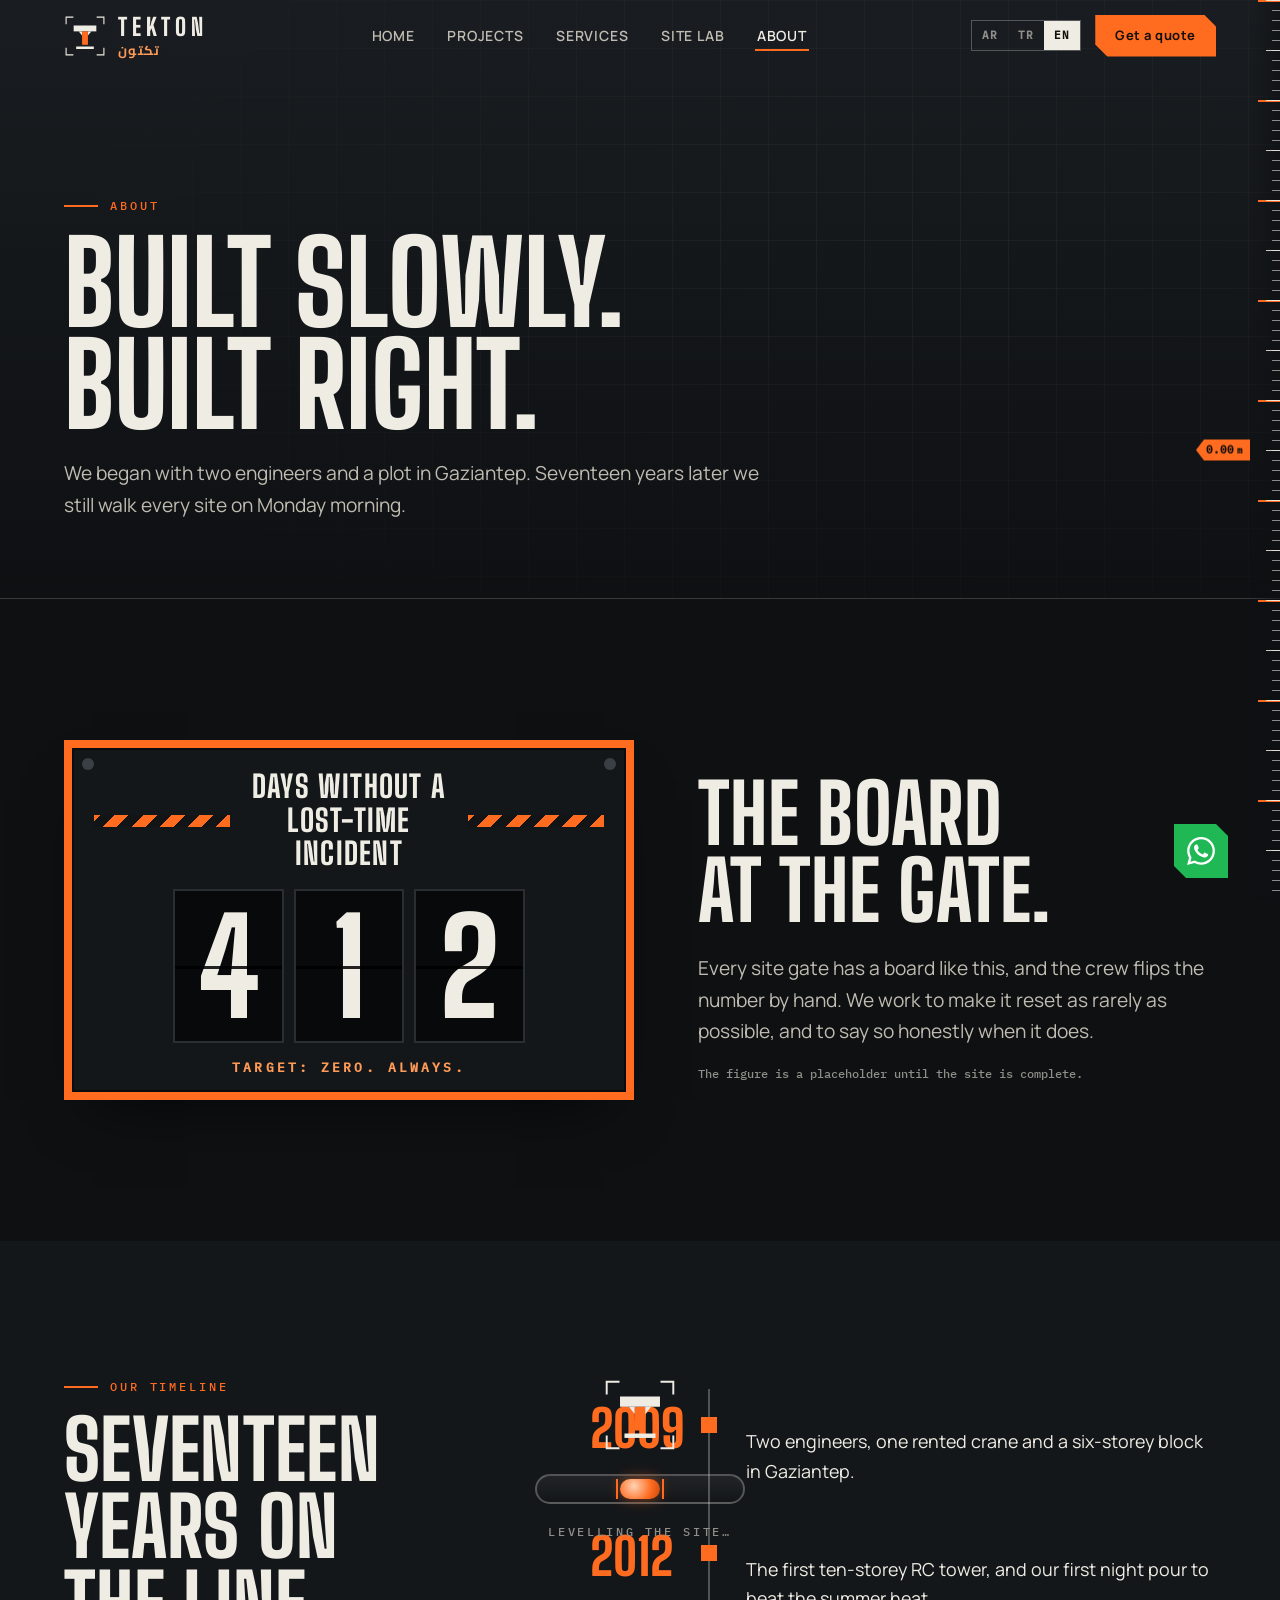
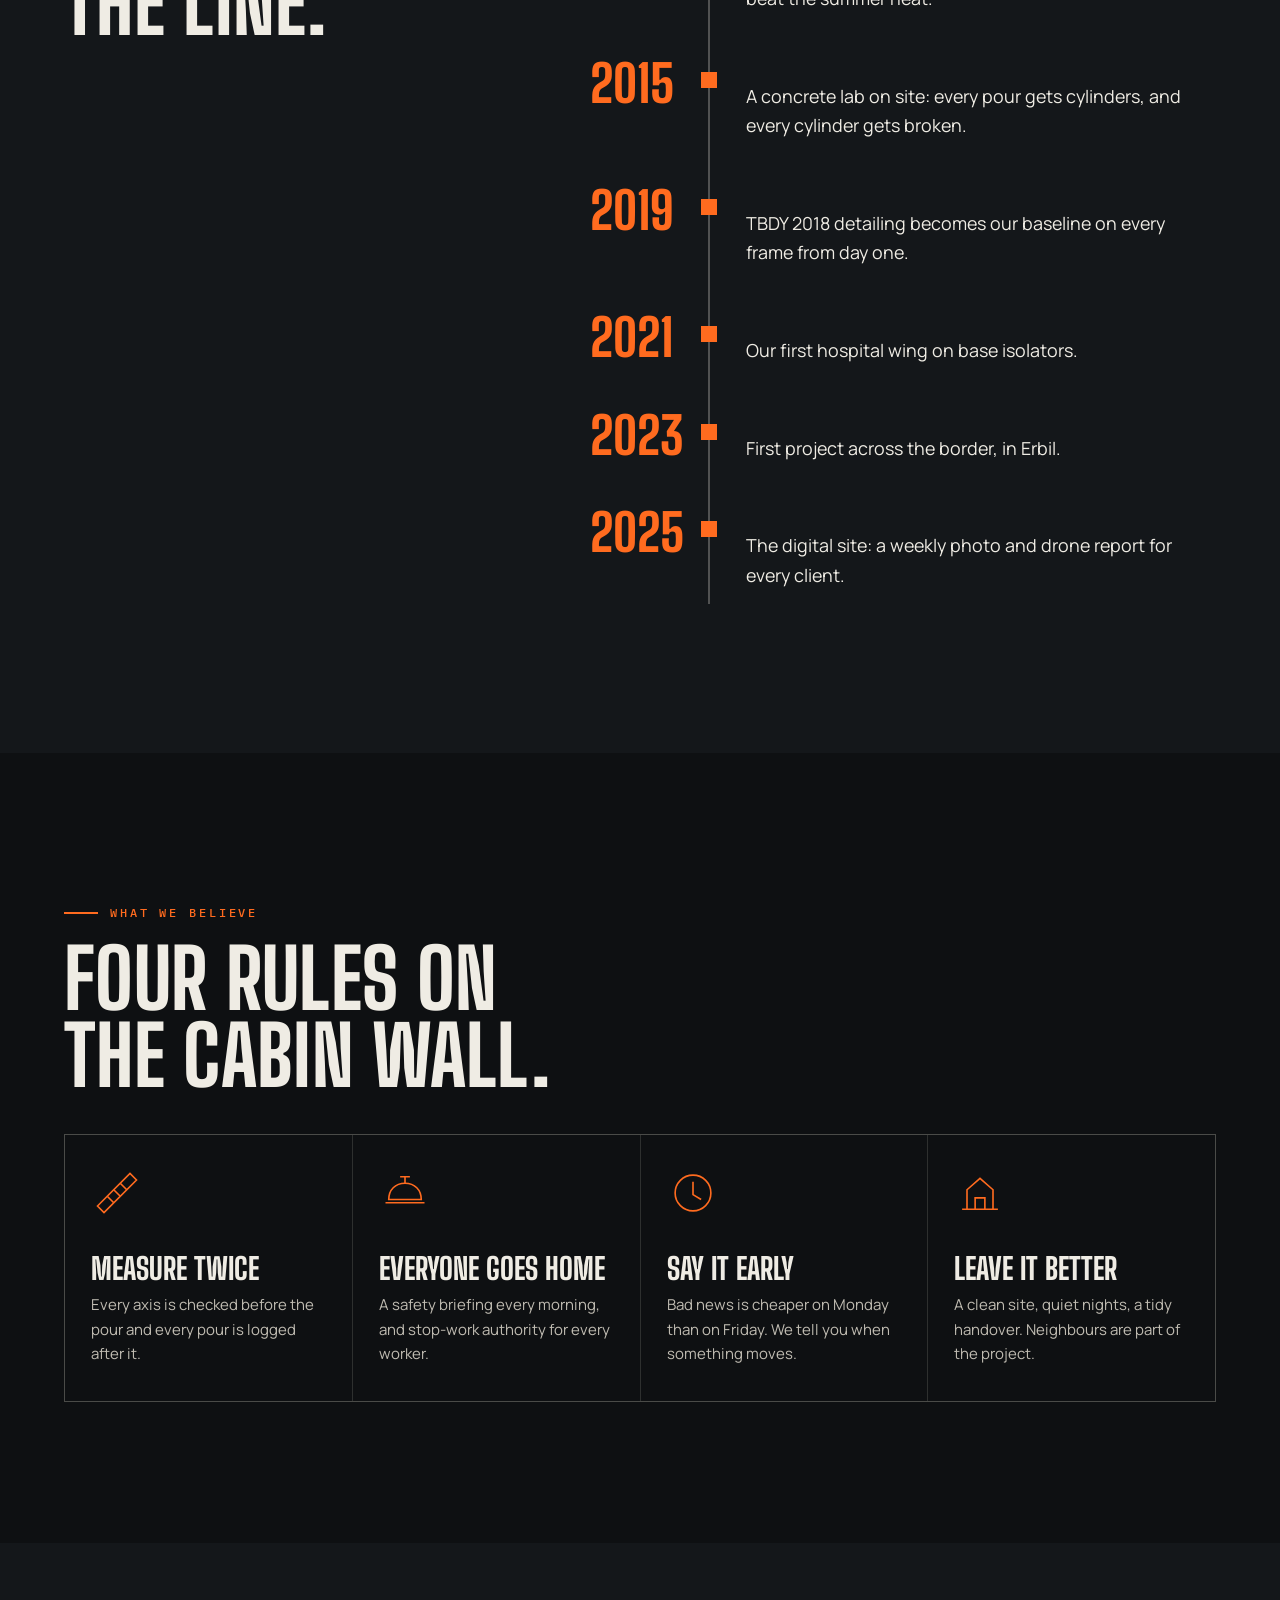
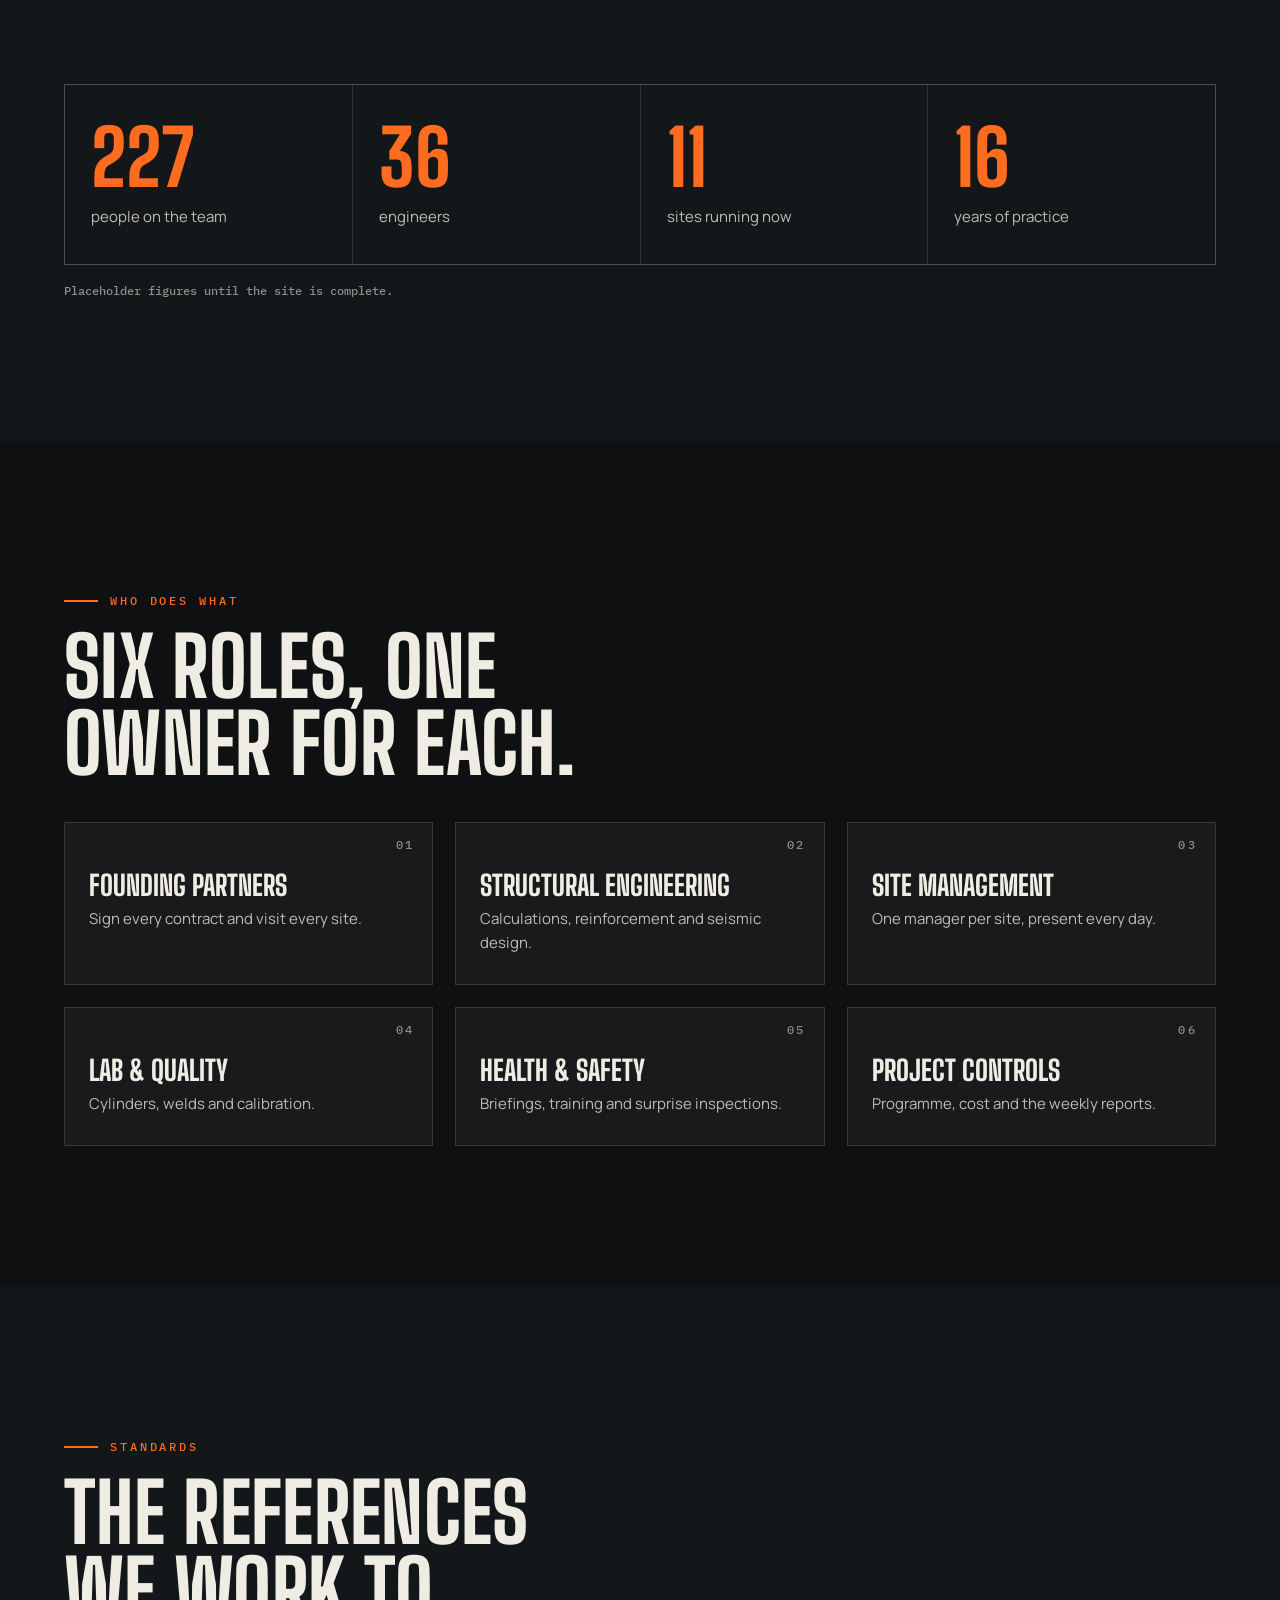
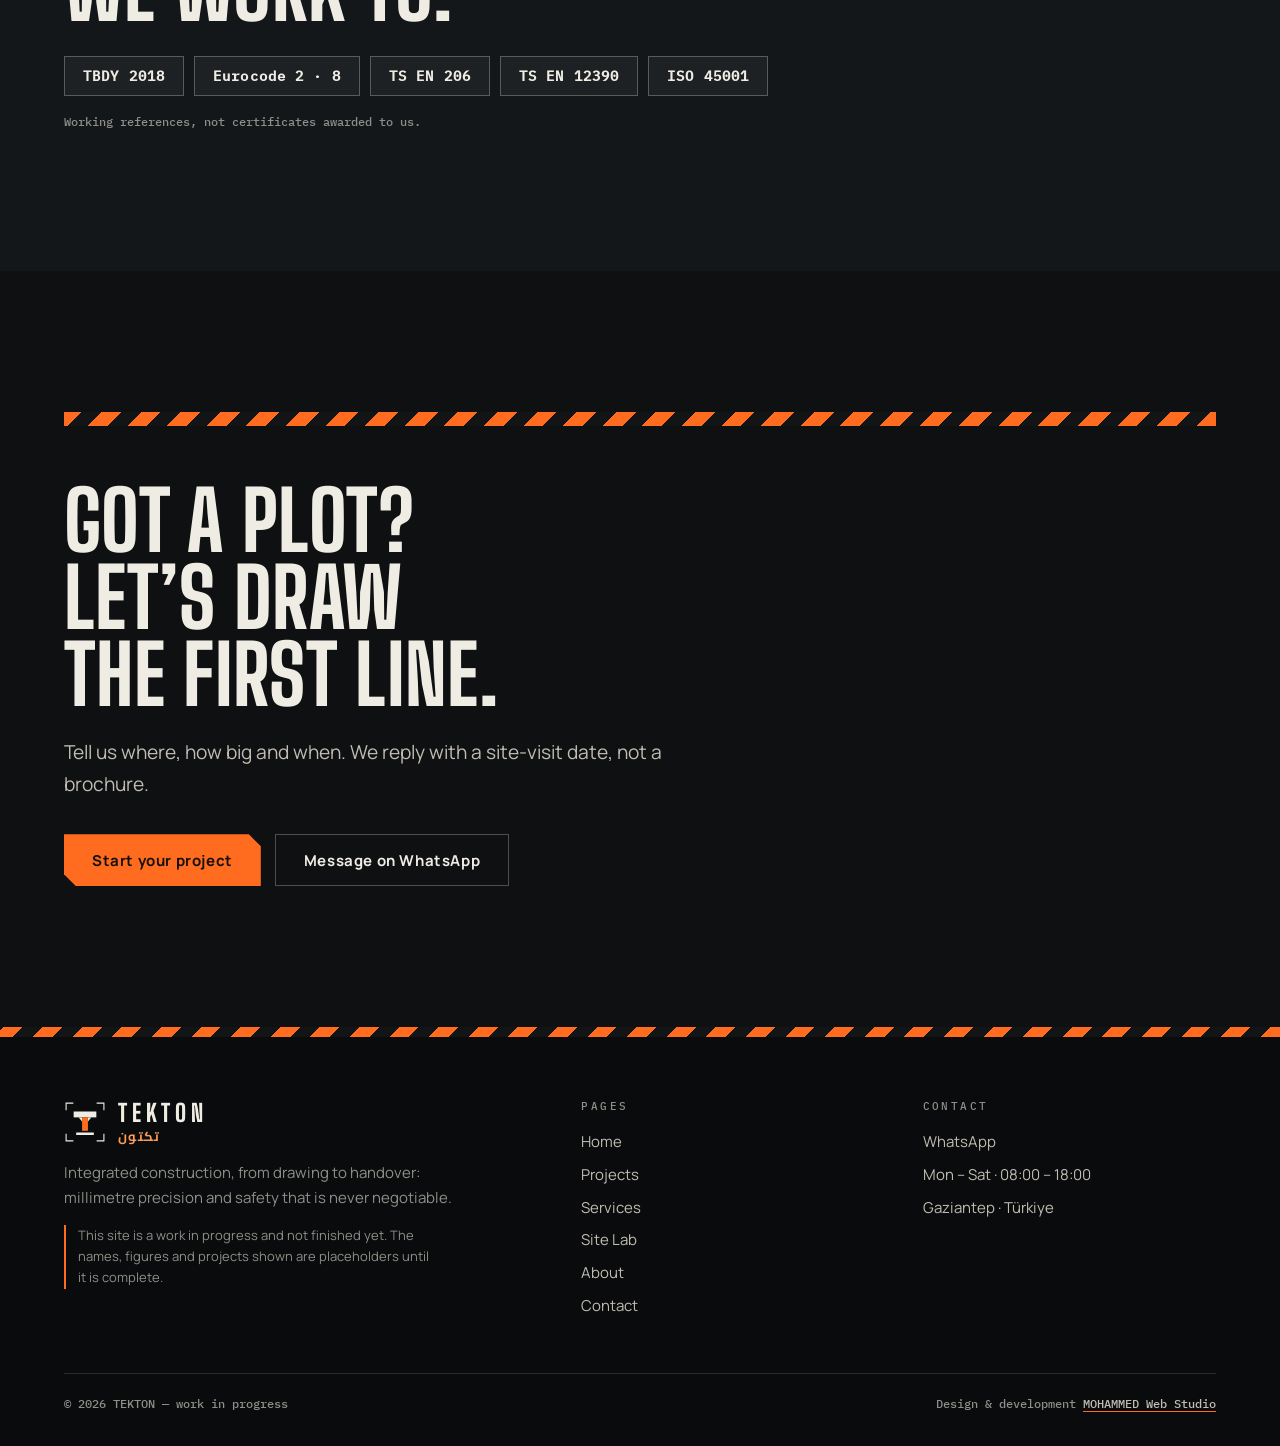
==== commit 6968b6b7: "Work-in-progress wording instead of demo notes; refreshed share image" ====
--- a/about.html
+++ b/about.html
@@ -4,7 +4,7 @@
 <meta charset="utf-8">
 <meta name="viewport" content="width=device-width, initial-scale=1, viewport-fit=cover">
 <title>About | TEKTON · تكتون</title>
-<meta name="description" content="TEKTON · تكتون — about the company: values, timeline, team roles and the standards we work to. A concept demo for a fictional construction company.">
+<meta name="description" content="TEKTON · تكتون — about the company: values, timeline, team roles and the standards we work to. Work in progress.">
 <meta name="theme-color" content="#0e1012">
 <meta name="robots" content="noindex, nofollow">
 <meta property="og:type" content="website"><meta property="og:title" content="About | TEKTON · تكتون"><meta property="og:image" content="assets/og.jpg">
--- a/css/style.css
+++ b/css/style.css
@@ -1,6 +1,6 @@
 [hidden] { display: none !important; }
 /* ============================================================
-   TEKTON · تكتون — concept demo for a construction company
+   TEKTON · تكتون — construction company website (work in progress)
    Layout is always LTR; Arabic words run RTL inside text blocks only.
    Palette: graphite night · bone · concrete · signal orange.
    ============================================================ */
